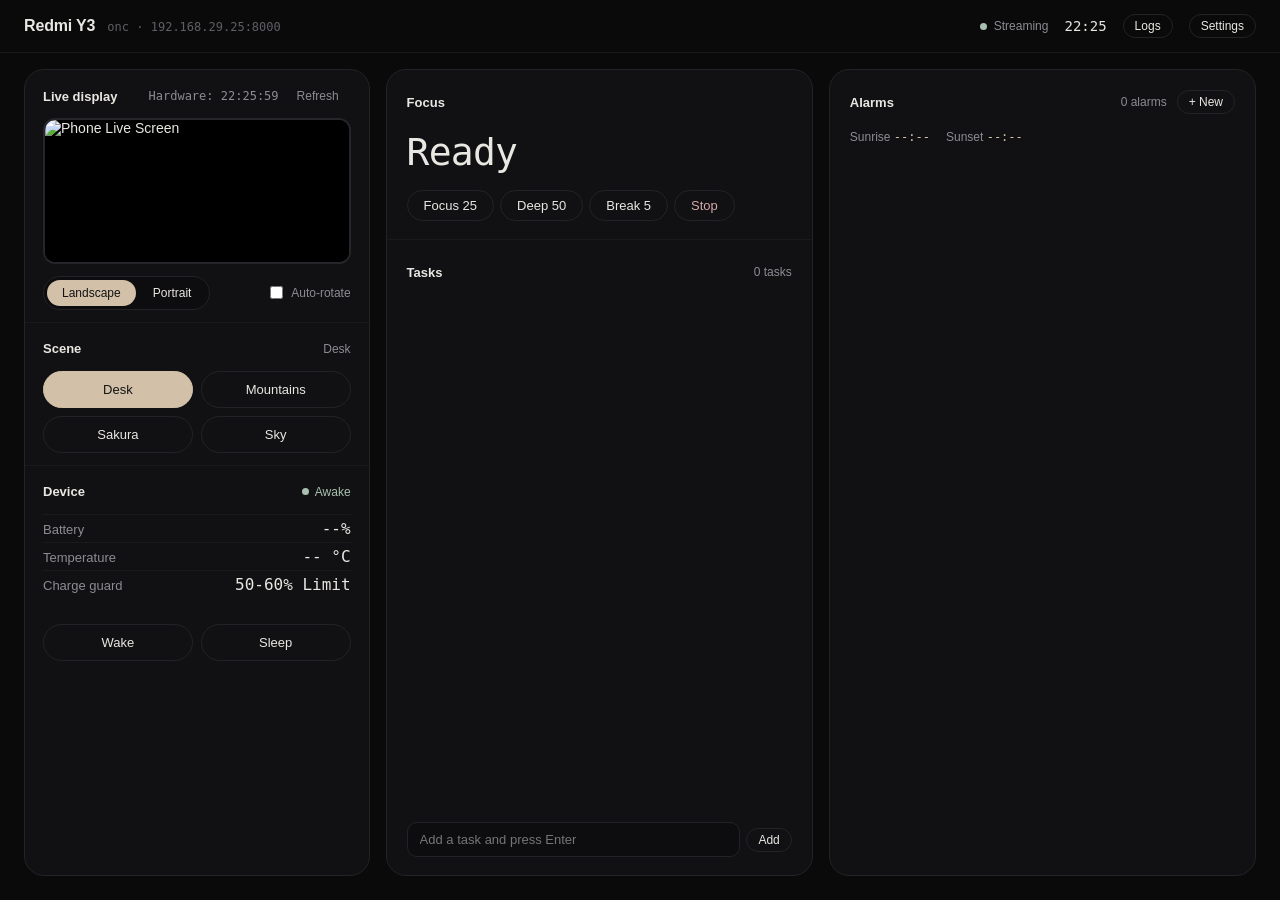
==== android/app/src/main/assets/web/control/index.html @ 7b3f1b9f "feat: initial release of Dwell v1.0.0 (Headless Desk Dock) Transform discarded Android phones with b" ====
<!doctype html>
<html lang="en">
<head>
  <meta charset="utf-8">
  <meta name="viewport" content="width=device-width, initial-scale=1">
  <title>Redmi Y3</title>
  <style>
    :root {
      --bg: #0a0a0b;
      --panel: #111113;
      --panel-2: #17171a;
      --field: #0d0d0f;
      --line: #232327;
      --line-soft: #1a1a1d;
      --fg: #e9e7e2;
      --muted: #8c8c93;
      --dim: #5e5e65;

      /* muted pastels: used sparingly, one job each */
      --pastel-sage: #a9c0b0;   /* ok / live / on   */
      --pastel-sand: #d2c0a8;   /* primary / active */
      --pastel-slate: #a8b8c9;  /* idle / asleep    */
      --pastel-rose: #d3a9a9;   /* stop / delete    */

      /* aliases so old inline styles keep working */
      --border: var(--line);
      --border-subtle: var(--line-soft);
      --card: var(--panel);

      --mono: ui-monospace, "SF Mono", Menlo, Consolas, monospace;
    }
    * { box-sizing: border-box; margin: 0; padding: 0; }
    body {
      background: var(--bg);
      color: var(--fg);
      font-family: -apple-system, BlinkMacSystemFont, "Segoe UI", Roboto, "Inter", sans-serif;
      font-size: 14px;
      height: 100vh;
      display: flex;
      flex-direction: column;
      -webkit-font-smoothing: antialiased;
    }

    /* ---------- top bar ---------- */
    .topbar {
      display: flex;
      justify-content: space-between;
      align-items: center;
      gap: 12px;
      padding: 14px 24px;
      border-bottom: 1px solid var(--line-soft);
    }
    .topbar-left { display: flex; align-items: baseline; gap: 12px; min-width: 0; }
    .device-title { font-size: 16px; font-weight: 600; letter-spacing: -0.01em; }
    .device-badge { font-family: var(--mono); font-size: 12px; color: var(--dim); white-space: nowrap; overflow: hidden; text-overflow: ellipsis; }
    .topbar-right { display: flex; align-items: center; gap: 16px; }
    .live { display: inline-flex; align-items: center; gap: 7px; font-size: 12px; color: var(--muted); }
    .dot { width: 7px; height: 7px; border-radius: 50%; background: var(--pastel-sage); display: inline-block; }
    .clock { font-family: var(--mono); font-size: 14px; color: var(--fg); }

    /* ---------- layout: three full-height panels ---------- */
    .shell {
      flex: 1;
      min-height: 0;
      width: 100%;
      max-width: 1800px;
      margin: 0 auto;
      padding: 16px 24px 24px;
      display: grid;
      grid-template-columns: clamp(340px, 27vw, 460px) minmax(0, 1fr) minmax(0, 1fr);
      gap: 16px;
    }
    .panel {
      background: var(--panel);
      border: 1px solid var(--line);
      border-radius: 20px;
      display: flex;
      flex-direction: column;
      min-width: 0;
      min-height: 0;
      overflow: hidden;
    }
    .sect { padding: 18px 20px; border-top: 1px solid var(--line-soft); min-width: 0; }
    .sect:first-child { border-top: 0; }
    .sect.grow { flex: 1; min-height: 0; display: flex; flex-direction: column; }
    .panel.rail { overflow-y: auto; scrollbar-width: thin; scrollbar-color: var(--line) transparent; }
    .panel.rail .sect { padding: 12px 18px; }
    .panel.rail .card-head { margin-bottom: 8px; }
    .panel.rail .kv { padding: 4px 0; }
    .panel.rail .bottom-actions { margin-top: 10px; }
    .card-head { display: flex; justify-content: space-between; align-items: center; gap: 10px; margin-bottom: 14px; min-height: 28px; }
    .card-head h2 { font-size: 13px; font-weight: 600; color: var(--fg); }
    .meta { font-size: 12px; color: var(--muted); }
    .meta.mono { font-family: var(--mono); }

    @media (max-width: 1099px) {
      html, body { height: auto; }
      body { min-height: 100vh; }
      .shell { grid-template-columns: 340px minmax(0, 1fr); }
      .rail { grid-row: span 2; }
      .panel { overflow: visible; }
    }
    @media (max-width: 719px) {
      .shell { grid-template-columns: 1fr; padding: 12px; }
      .rail { grid-row: auto; }
      .topbar { padding: 12px; }
    }

    /* ---------- buttons: flat pills ---------- */
    .btn {
      display: inline-flex;
      align-items: center;
      justify-content: center;
      gap: 6px;
      padding: 8px 16px;
      border-radius: 999px;
      border: 1px solid var(--line);
      background: transparent;
      color: var(--fg);
      font-family: inherit;
      font-size: 13px;
      font-weight: 500;
      line-height: 1;
      cursor: pointer;
      user-select: none;
      white-space: nowrap;
      transition: background .12s ease, border-color .12s ease, color .12s ease, transform .08s ease;
    }
    .btn:hover { background: var(--panel-2); border-color: #34343a; }
    .btn:active { transform: scale(.97); }
    .btn:disabled { opacity: .45; cursor: default; transform: none; }

    /* filled = active / primary (JS toggles accent-sand / accent-slate for active states) */
    .btn.primary, .btn.accent-sand, .btn.accent-slate, .btn.on {
      background: var(--pastel-sand);
      border-color: var(--pastel-sand);
      color: #141414;
    }
    .btn.primary:hover, .btn.accent-sand:hover, .btn.accent-slate:hover, .btn.on:hover {
      background: #dccbb4; border-color: #dccbb4;
    }
    .btn.sm { padding: 5px 11px; font-size: 12px; }
    .btn.ghost { border-color: transparent; color: var(--muted); }
    .btn.ghost:hover { color: var(--fg); background: var(--panel-2); border-color: transparent; }
    .btn.danger { color: var(--pastel-rose); }
    .btn.danger:hover { border-color: #4a3434; background: #1a1313; }
    .btn.danger-fill { background: var(--pastel-rose); border-color: var(--pastel-rose); color: #141414; font-weight: 600; }
    .btn.danger-fill:hover { background: #dcb6b6; border-color: #dcb6b6; }
    .btn.block { width: 100%; }

    .pills { display: flex; flex-wrap: wrap; gap: 6px; }

    /* segmented control */
    .seg {
      display: inline-flex;
      gap: 2px;
      padding: 3px;
      background: var(--field);
      border: 1px solid var(--line);
      border-radius: 999px;
    }
    .seg .btn { border-color: transparent; padding: 6px 14px; font-size: 12px; }
    .seg .btn:hover { background: var(--panel-2); border-color: transparent; }
    .seg .btn.accent-sand, .seg .btn.accent-slate { background: var(--pastel-sand); color: #141414; }

    /* ---------- status badge ---------- */
    .status-badge { display: inline-flex; align-items: center; gap: 6px; font-size: 12px; color: var(--muted); }
    .status-badge::before { content: ""; width: 7px; height: 7px; border-radius: 50%; background: currentColor; }
    .status-badge.awake { color: var(--pastel-sage); }
    .status-badge.asleep { color: var(--pastel-slate); }
    .status-badge.waking { color: var(--pastel-sand); }

    /* ---------- stats ---------- */
    .stats { display: grid; grid-template-columns: 1fr 1fr 1.5fr; gap: 8px; margin-bottom: 12px; }
    .stat { background: var(--field); border-radius: 12px; padding: 9px 11px; min-width: 0; }
    .stat .label { font-size: 11px; color: var(--muted); }
    .stat .val { font-family: var(--mono); font-size: 14px; margin-top: 3px; white-space: nowrap; overflow: hidden; text-overflow: ellipsis; }

    /* ---------- inputs ---------- */
    input, select, textarea {
      background: var(--field);
      border: 1px solid var(--line);
      border-radius: 10px;
      color: var(--fg);
      font-family: inherit;
      font-size: 13px;
      padding: 9px 12px;
      width: 100%;
      outline: none;
      margin: 4px 0 0;
      transition: border-color .12s ease;
    }
    input:focus, select:focus, textarea:focus { border-color: var(--pastel-sand); }
    textarea { resize: vertical; }
    select { appearance: none; -webkit-appearance: none; padding-right: 28px;
      background-image: linear-gradient(45deg, transparent 50%, var(--muted) 50%), linear-gradient(135deg, var(--muted) 50%, transparent 50%);
      background-position: calc(100% - 16px) 55%, calc(100% - 11px) 55%;
      background-size: 5px 5px, 5px 5px; background-repeat: no-repeat; }
    input[type="checkbox"] { width: auto; margin: 0; accent-color: var(--pastel-sand); }
    label { display: block; font-size: 12px; color: var(--muted); margin-top: 10px; }
    .grid-2 { display: grid; grid-template-columns: 1fr 1fr; gap: 10px; }
    .field-row { display: flex; gap: 6px; align-items: center; }
    .field-row input { margin: 4px 0 0; }

    .row { display: flex; justify-content: space-between; align-items: center; gap: 14px; padding: 12px 0; border-top: 1px solid var(--line-soft); }
    .row:first-child { border-top: 0; padding-top: 0; }
    .row .title { font-size: 13px; font-weight: 500; }
    .row .sub { font-size: 12px; color: var(--muted); margin-top: 2px; }

    /* ---------- toggle ---------- */
    .toggle-switch { position: relative; display: inline-block; width: 38px; height: 22px; flex-shrink: 0; cursor: pointer; margin: 0; }
    .toggle-switch input { opacity: 0; width: 0; height: 0; position: absolute; }
    .toggle-slider { position: absolute; inset: 0; background: var(--panel-2); border: 1px solid var(--line); border-radius: 999px; transition: background .15s, border-color .15s; }
    .toggle-slider:before { content: ""; position: absolute; width: 14px; height: 14px; left: 3px; top: 3px; border-radius: 50%; background: var(--muted); transition: transform .15s, background .15s; }
    .toggle-switch input:checked + .toggle-slider { background: #1a241d; border-color: #35493b; }
    .toggle-switch input:checked + .toggle-slider:before { transform: translateX(16px); background: var(--pastel-sage); }

    /* ---------- live display ---------- */
    .preview-canvas-container { display: flex; justify-content: center; align-items: center; margin-bottom: 12px; }
    .phone-bezel {
      background: #000;
      border: 2px solid #26262a;
      border-radius: 12px;
      position: relative;
      overflow: hidden;
      transition: width .25s ease, height .25s ease;
    }
    .phone-bezel.landscape { width: 100%; aspect-ratio: 19 / 9; }
    .phone-bezel.portrait { height: min(44vh, 440px); aspect-ratio: 9 / 19; width: auto; }
    .phone-screen-frame { width: 100%; height: 100%; border: 0; display: block; background: #000; }
    .rail-controls { display: flex; justify-content: space-between; align-items: center; gap: 10px; flex-wrap: wrap; }
    .inline-check { display: inline-flex; align-items: center; gap: 8px; margin: 0; font-size: 12px; color: var(--muted); cursor: pointer; }

    /* ---------- focus timer ---------- */
    .timer-readout { font-family: var(--mono); font-size: 38px; letter-spacing: -0.02em; margin-bottom: 16px; color: var(--fg); }

    /* ---------- tasks ---------- */
    .task-list { list-style: none; display: flex; flex-direction: column; gap: 2px; margin-bottom: 10px; flex: 1; min-height: 0; overflow-y: auto; align-content: start; }
    
    .task-item { display: flex; align-items: center; justify-content: space-between; gap: 8px; padding: 7px 4px 7px 2px; font-size: 13px; border-radius: 8px; }
    .task-item label { display: flex; align-items: center; gap: 10px; margin: 0; font-size: 13px; color: var(--fg); cursor: pointer; min-width: 0; }
    .task-item.done span { text-decoration: line-through; color: var(--dim); }

    /* ---------- alarms ---------- */
    .solar { display: flex; gap: 16px; font-size: 12px; color: var(--muted); margin-bottom: 12px; }
    .solar b { color: var(--pastel-sand); font-family: var(--mono); font-weight: 500; }
    .alarms-list { list-style: none; display: flex; flex-direction: column; gap: 6px; flex: 1; min-height: 0; overflow-y: auto; align-content: start; }
    .alarm-row { display: flex; align-items: center; justify-content: space-between; gap: 10px; padding: 10px 12px; background: var(--field); border: 1px solid var(--line-soft); border-radius: 12px; transition: opacity .2s; }
    .alarm-row.disabled { opacity: .5; }
    .alarm-info { display: flex; flex-direction: column; gap: 4px; min-width: 0; }
    .alarm-main-line { display: flex; align-items: baseline; gap: 10px; }
    .alarm-time-badge { font-family: var(--mono); font-size: 16px; color: var(--pastel-sand); }
    .alarm-tag-text { font-size: 13px; color: var(--fg); overflow: hidden; text-overflow: ellipsis; white-space: nowrap; }
    .alarm-meta-line { display: flex; gap: 6px; font-size: 11px; color: var(--muted); flex-wrap: wrap; }
    .alarm-actions { display: flex; align-items: center; gap: 4px; flex-shrink: 0; }
    .empty { padding: 16px; text-align: center; font-size: 12px; color: var(--muted); border: 1px dashed var(--line); border-radius: 12px; }

    .ringing {
      display: none;
      align-items: center;
      justify-content: space-between;
      gap: 12px;
      padding: 12px 14px;
      margin-bottom: 12px;
      border: 1px solid #4a3434;
      background: #151010;
      border-radius: 12px;
    }
    .ringing .kicker { font-size: 11px; color: var(--pastel-rose); }
    .ringing .name { font-size: 16px; font-weight: 600; margin-top: 2px; }
    .ringing .sub { font-size: 12px; color: var(--muted); }

    /* day chips */
    .day-selector-wrap { margin-top: 12px; }
    .day-top { display: flex; justify-content: space-between; align-items: center; gap: 8px; flex-wrap: wrap; margin-bottom: 8px; }
    .day-top label { margin: 0; }
    .day-presets { display: flex; gap: 4px; flex-wrap: wrap; }
    .preset-chip { background: transparent; border: 1px solid var(--line); border-radius: 999px; color: var(--muted); font-family: inherit; font-size: 11px; padding: 4px 10px; cursor: pointer; transition: all .12s ease; }
    .preset-chip:hover { color: var(--fg); border-color: #34343a; }
    .preset-chip.active { background: var(--pastel-sand); border-color: var(--pastel-sand); color: #141414; font-weight: 600; }
    .day-chips-grid { display: grid; grid-template-columns: repeat(7, 1fr); gap: 5px; }
    .day-chip { background: var(--field); border: 1px solid var(--line); border-radius: 999px; color: var(--muted); font-family: inherit; font-size: 12px; padding: 8px 0; text-align: center; cursor: pointer; transition: all .12s ease; }
    .day-chip:hover { color: var(--fg); border-color: #34343a; }
    .day-chip.active { background: var(--pastel-sand); border-color: var(--pastel-sand); color: #141414; font-weight: 600; }
    .day-summary-text { font-size: 12px; color: var(--muted); margin-top: 8px; }

    /* ---------- popups ---------- */
    .modal-backdrop {
      position: fixed; inset: 0; z-index: 1000;
      display: flex; align-items: center; justify-content: center;
      padding: 16px;
      background: rgba(0, 0, 0, .72);
      backdrop-filter: blur(3px);
    }
    .modal-card {
      width: 100%; max-width: 480px; max-height: calc(100vh - 32px);
      overflow-y: auto;
      background: var(--panel);
      border: 1px solid var(--line);
      border-radius: 20px;
      padding: 18px 20px 20px;
    }
    .modal-card.wide { max-width: 620px; }
    .modal-head { display: flex; justify-content: space-between; align-items: center; margin-bottom: 14px; }
    .modal-head .title { font-size: 15px; font-weight: 600; }
    .modal-section { margin-top: 18px; padding-top: 16px; border-top: 1px solid var(--line-soft); }
    .modal-section:first-of-type { margin-top: 0; padding-top: 0; border-top: 0; }
    .modal-section > h3 { font-size: 12px; font-weight: 600; color: var(--muted); margin-bottom: 10px; }
    .modal-actions { display: flex; gap: 8px; margin-top: 16px; align-items: center; }
    .note { font-size: 12px; color: var(--muted); line-height: 1.5; }

    /* ---------- device + scene ---------- */
    .kv { display: flex; justify-content: space-between; align-items: baseline; padding: 13px 0; border-top: 1px solid var(--line-soft); }
    .kv:first-of-type { border-top: 0; padding-top: 2px; }
    .kv .k { font-size: 13px; color: var(--muted); }
    .kv .v { font-family: var(--mono); font-size: 16px; }
    .pill-grid { display: grid; grid-template-columns: 1fr 1fr; gap: 8px; }
    .pill-grid .btn { padding: 11px 16px; }
    .bottom-actions { margin-top: auto; padding-top: 16px; }

    /* ---------- alarm form ---------- */
    .modal-card.wide .alarm-form { display: grid; grid-template-columns: 250px 1fr; gap: 22px; align-items: start; }
    .alarm-form .af-right > div + div { margin-top: 2px; }
    @media (max-width: 600px) { .modal-card.wide .alarm-form { grid-template-columns: 1fr; } }

    /* ---------- analog clock picker ---------- */
    .clockpicker { display: flex; flex-direction: column; align-items: center; gap: 12px; margin-top: 6px; }
    .cp-display { display: flex; align-items: center; gap: 6px; }
    .cp-seg { font-family: var(--mono); font-size: 32px; line-height: 1; padding: 8px 10px; border-radius: 12px; background: var(--field); color: var(--muted); border: 1px solid var(--line); cursor: pointer; user-select: none; }
    .cp-seg.on { background: var(--pastel-sand); border-color: var(--pastel-sand); color: #141414; }
    .cp-colon { font-family: var(--mono); font-size: 28px; color: var(--muted); }
    .cp-ampm { display: flex; flex-direction: column; gap: 4px; margin-left: 6px; }
    .cp-ampm button { font-family: inherit; font-size: 11px; padding: 5px 9px; border-radius: 999px; border: 1px solid var(--line); background: transparent; color: var(--muted); cursor: pointer; }
    .cp-ampm button.on { background: var(--pastel-sand); border-color: var(--pastel-sand); color: #141414; font-weight: 600; }
    .cp-dial { width: 230px; height: 230px; display: block; touch-action: none; cursor: pointer; user-select: none; -webkit-user-select: none; }
    .cp-face { fill: var(--field); stroke: var(--line); stroke-width: 1; }
    .cp-num { fill: var(--fg); font-family: var(--mono); font-size: 13px; text-anchor: middle; dominant-baseline: central; pointer-events: none; }
    .cp-num.sel { fill: #141414; font-weight: 600; }
    .cp-hand { stroke: var(--pastel-sand); stroke-width: 2; stroke-linecap: round; }
    .cp-knob { fill: var(--pastel-sand); }
    .cp-pin { fill: var(--pastel-sand); }
    .cp-dot { fill: #141414; }
  </style>
</head>
<body>
  <header class="topbar">
    <div class="topbar-left">
      <div class="device-title">Redmi Y3</div>
      <div class="device-badge" id="hostBadge">onc · 192.168.29.25:8000</div>
    </div>
    <div class="topbar-right">
      <span class="live"><i class="dot"></i><span id="gpuStatus">Streaming</span></span>
      <span class="clock" id="clockTime">--:--</span>
      <button class="btn sm" onclick="openLogsModal()">Logs</button>
      <button class="btn sm" onclick="openModal('settingsModal')">Settings</button>
    </div>
  </header>

  <main class="shell">

    <!-- Panel 1: what the phone is doing -->
    <aside class="panel rail">
      <section class="sect">
        <div class="card-head">
          <h2>Live display</h2>
          <div style="display:flex; align-items:center; gap:6px;">
            <span class="meta mono" id="snapTime">Connected</span>
            <button class="btn sm ghost" id="btnRefreshMirror" onclick="refreshMirror()">Refresh</button>
          </div>
        </div>
        <div class="preview-canvas-container">
          <div class="phone-bezel landscape" id="phoneBezel">
            <img id="dockSnapshot" class="phone-screen-frame" alt="Phone Live Screen" style="object-fit: contain; width: 100%; height: 100%; display: block;" src="" />
            <div id="dockCameraOverlay" class="screen-sleep-overlay" style="display:none; position:absolute; inset:0; background:#000000; flex-direction:column; align-items:center; justify-content:center; gap:8px; z-index:5;">
              <span style="font-size:24px;">📷</span>
              <span class="badge" style="color:var(--pastel-sand); border-color:var(--pastel-sand); font-size:12px; font-weight:600;">CAMERA IS TURNED ON</span>
              <span style="color:var(--muted); font-size:11px; text-align:center; max-width:220px; line-height:1.4;">Mirror mode active on device. Live stream paused to conserve bandwidth.</span>
            </div>
            <div id="dockFrameOverlay" class="screen-sleep-overlay" style="display:none; position:absolute; inset:0; background:rgba(0,0,0,0.85); flex-direction:column; align-items:center; justify-content:center; gap:8px;">
              <span class="badge" style="color:var(--muted); font-size:12px;">SCREEN ASLEEP</span>
              <button class="btn sm" onclick="wakeDevice()">Wake Screen</button>
            </div>
          </div>
        </div>
        <div class="rail-controls">
          <div class="seg">
            <button class="btn accent-sand" id="btnLand" onclick="setDeviceOrientation('landscape')">Landscape</button>
            <button class="btn" id="btnPort" onclick="setDeviceOrientation('portrait')">Portrait</button>
          </div>
          <label class="inline-check">
            <input type="checkbox" id="autoRot" onchange="toggleAutoRotate(this.checked)"> Auto-rotate
          </label>
        </div>
      </section>

      <section class="sect">
        <div class="card-head">
          <h2>Scene</h2>
          <span class="meta" id="curSceneLabel">Desk</span>
        </div>
        <div class="pill-grid">
          <button class="btn" data-scene="desk" onclick="setScene('desk')">Desk</button>
          <button class="btn" data-scene="mountains" onclick="setScene('mountains')">Mountains</button>
          <button class="btn" data-scene="sakura" onclick="setScene('sakura')">Sakura</button>
          <button class="btn" data-scene="sky" onclick="setScene('sky')">Sky</button>
        </div>
      </section>

      <section class="sect grow">
        <div class="card-head">
          <h2>Device</h2>
          <span class="status-badge awake" id="scrBadge">Awake</span>
        </div>
        <div class="kv"><span class="k">Battery</span><span class="v" id="mBat">--%</span></div>
        <div class="kv"><span class="k">Temperature</span><span class="v" id="mTemp">-- °C</span></div>
        <div class="kv"><span class="k">Charge guard</span><span class="v" id="mGuard">50-60% Limit</span></div>
        <div class="bottom-actions pill-grid">
          <button class="btn" id="btnWake" onclick="wakeDevice()">Wake</button>
          <button class="btn" id="btnSleep" onclick="sleepDevice()">Sleep</button>
        </div>
      </section>
    </aside>

    <!-- Panel 2: things you do while studying -->
    <div class="panel">
      <section class="sect">
        <div class="card-head"><h2>Focus</h2></div>
        <div class="timer-readout" id="tmState">Ready</div>
        <div class="pills">
          <button class="btn" onclick="timer(25, 'Focus')">Focus 25</button>
          <button class="btn" onclick="timer(50, 'Deep Work')">Deep 50</button>
          <button class="btn" onclick="timer(5, 'Break')">Break 5</button>
          <button class="btn danger" onclick="post('/api/timer', {action:'stop'})">Stop</button>
        </div>
      </section>

      <section class="sect grow">
        <div class="card-head">
          <h2>Tasks</h2>
          <span class="meta" id="taskCount">0 tasks</span>
        </div>
        <ul class="task-list" id="tasksUl"></ul>
        <div class="field-row" style="margin-top:auto;">
          <input id="newTask" placeholder="Add a task and press Enter" onkeydown="if(event.key==='Enter')addTask()">
          <button class="btn sm" style="margin-top:4px;" onclick="addTask()">Add</button>
        </div>
      </section>
    </div>

    <!-- Panel 3: alarms -->
    <div class="panel" id="alarmsCard">
      <section class="sect grow">
        <div class="card-head">
          <h2>Alarms</h2>
          <div style="display:flex; align-items:center; gap:10px;">
            <span class="meta" id="alarmsHeaderCount">0 alarms</span>
            <button class="btn sm" onclick="openModal('addAlarmModal')">+ New</button>
          </div>
        </div>

        <div class="ringing" id="ringingBanner">
          <div>
            <div class="kicker">Ringing now</div>
            <div class="name" id="ringingTag">WAKE UP</div>
            <div class="sub" id="ringingMeta">homecoming.mp3</div>
          </div>
          <button class="btn danger-fill" onclick="dismissAlarmNow()">Stop</button>
        </div>

        <div class="solar" id="solarInfoBar">
          <span>Sunrise <b id="solarSunriseText">--:--</b></span>
          <span>Sunset <b id="solarSunsetText">--:--</b></span>
        </div>

        <ul class="alarms-list" id="alarmsUl"></ul>
      </section>
    </div>

  </main>

  <!-- POPUP: new alarm -->
  <div id="addAlarmModal" class="modal-backdrop" style="display:none;" onclick="if(event.target === this) closeModal('addAlarmModal')">
    <div class="modal-card wide">
      <div class="modal-head">
        <div class="title">New alarm</div>
        <button class="btn sm ghost" onclick="closeModal('addAlarmModal')">Close</button>
      </div>

      <div class="alarm-form">
        <div class="af-left">
          <div id="almTimeContainer">
            <label style="margin-top:0;">Time</label>
            <input id="almTime" type="hidden" value="07:00">
            <div class="clockpicker" id="almClock"></div>
          </div>
          <div id="almOffsetContainer" style="display:none;">
            <label style="margin-top:0;">Offset from sun (min)</label>
            <input id="almOffset" type="number" value="0" placeholder="0 or -15">
          </div>
        </div>
        <div class="af-right">
          <div>
            <label style="margin-top:0;">Label</label>
            <input id="almTag" placeholder="Morning, Study…">
          </div>
          <div>
            <label>Type</label>
            <select id="almType" onchange="onAlarmTypeChange()">
              <option value="fixed">Fixed time</option>
              <option value="sunrise">Sunrise</option>
              <option value="sunset">Sunset</option>
            </select>
          </div>
          <div>
            <label>Sound</label>
            <select id="almSound">
              <option value="homecoming.mp3">homecoming.mp3 (Default)</option>
            </select>
          </div>
        </div>
      </div>

      <div class="day-selector-wrap" id="almDaysWrap">
        <div class="day-top">
          <label>Repeat</label>
          <div class="day-presets">
            <button type="button" class="preset-chip" data-preset="daily" onclick="setDayPreset('alm', 'daily')">Daily</button>
            <button type="button" class="preset-chip" data-preset="weekdays" onclick="setDayPreset('alm', 'weekdays')">Weekdays</button>
            <button type="button" class="preset-chip" data-preset="weekends" onclick="setDayPreset('alm', 'weekends')">Weekends</button>
            <button type="button" class="preset-chip active" data-preset="once" onclick="setDayPreset('alm', 'once')">Once</button>
          </div>
        </div>
        <div class="day-chips-grid">
          <button type="button" class="day-chip" data-day="1" onclick="toggleDayChip('alm', 1)">Mon</button>
          <button type="button" class="day-chip" data-day="2" onclick="toggleDayChip('alm', 2)">Tue</button>
          <button type="button" class="day-chip" data-day="3" onclick="toggleDayChip('alm', 3)">Wed</button>
          <button type="button" class="day-chip" data-day="4" onclick="toggleDayChip('alm', 4)">Thu</button>
          <button type="button" class="day-chip" data-day="5" onclick="toggleDayChip('alm', 5)">Fri</button>
          <button type="button" class="day-chip" data-day="6" onclick="toggleDayChip('alm', 6)">Sat</button>
          <button type="button" class="day-chip" data-day="7" onclick="toggleDayChip('alm', 7)">Sun</button>
        </div>
        <div class="day-summary-text" id="almDaysSummary">Once (will disable after ringing)</div>
      </div>

      <div class="modal-actions">
        <button class="btn primary" style="flex:1;" onclick="addAlarmNow().then(() => closeModal('addAlarmModal'))">Create alarm</button>
        <button class="btn" onclick="testAlarmRingNow()">Test ring</button>
      </div>
    </div>
  </div>

  <!-- POPUP: edit alarm -->
  <div id="editAlarmModal" class="modal-backdrop" style="display:none;" onclick="if(event.target === this) closeEditAlarmModal()">
    <div class="modal-card wide">
      <div class="modal-head">
        <div class="title">Edit alarm</div>
        <button class="btn sm ghost" onclick="closeEditAlarmModal()">Close</button>
      </div>

      <input type="hidden" id="editAlmId">

      <div class="alarm-form">
        <div class="af-left">
          <div id="editAlmTimeContainer">
            <label style="margin-top:0;">Time</label>
            <input id="editAlmTime" type="hidden" value="07:00">
            <div class="clockpicker" id="editAlmClock"></div>
          </div>
          <div id="editAlmOffsetContainer" style="display:none;">
            <label style="margin-top:0;">Offset from sun (min)</label>
            <input id="editAlmOffset" type="number" value="0" placeholder="0 or -15">
          </div>
        </div>
        <div class="af-right">
          <div>
            <label style="margin-top:0;">Label</label>
            <input id="editAlmTag" placeholder="Morning, Study…">
          </div>
          <div>
            <label>Type</label>
            <select id="editAlmType" onchange="onEditAlarmTypeChange()">
              <option value="fixed">Fixed time</option>
              <option value="sunrise">Sunrise</option>
              <option value="sunset">Sunset</option>
            </select>
          </div>
          <div>
            <label>Sound</label>
            <select id="editAlmSound">
              <option value="homecoming.mp3">homecoming.mp3 (Default)</option>
            </select>
          </div>
        </div>
      </div>

      <div class="day-selector-wrap" id="editAlmDaysWrap">
        <div class="day-top">
          <label>Repeat</label>
          <div class="day-presets">
            <button type="button" class="preset-chip" data-preset="daily" onclick="setDayPreset('edit', 'daily')">Daily</button>
            <button type="button" class="preset-chip" data-preset="weekdays" onclick="setDayPreset('edit', 'weekdays')">Weekdays</button>
            <button type="button" class="preset-chip" data-preset="weekends" onclick="setDayPreset('edit', 'weekends')">Weekends</button>
            <button type="button" class="preset-chip" data-preset="once" onclick="setDayPreset('edit', 'once')">Once</button>
          </div>
        </div>
        <div class="day-chips-grid">
          <button type="button" class="day-chip" data-day="1" onclick="toggleDayChip('edit', 1)">Mon</button>
          <button type="button" class="day-chip" data-day="2" onclick="toggleDayChip('edit', 2)">Tue</button>
          <button type="button" class="day-chip" data-day="3" onclick="toggleDayChip('edit', 3)">Wed</button>
          <button type="button" class="day-chip" data-day="4" onclick="toggleDayChip('edit', 4)">Thu</button>
          <button type="button" class="day-chip" data-day="5" onclick="toggleDayChip('edit', 5)">Fri</button>
          <button type="button" class="day-chip" data-day="6" onclick="toggleDayChip('edit', 6)">Sat</button>
          <button type="button" class="day-chip" data-day="7" onclick="toggleDayChip('edit', 7)">Sun</button>
        </div>
        <div class="day-summary-text" id="editAlmDaysSummary">Once (will disable after ringing)</div>
      </div>

      <div class="row" style="margin-top:14px;">
        <span class="title">Enabled</span>
        <label class="toggle-switch">
          <input type="checkbox" id="editAlmEnabled" checked>
          <span class="toggle-slider"></span>
        </label>
      </div>

      <div class="modal-actions">
        <button class="btn primary" style="flex:1;" onclick="saveEditedAlarm()">Save</button>
        <button class="btn" onclick="testEditAlarmSound()">Preview sound</button>
        <button class="btn ghost" onclick="closeEditAlarmModal()">Cancel</button>
      </div>
    </div>
  </div>

  <!-- POPUP: settings (everything you set once and forget) -->
  <div id="settingsModal" class="modal-backdrop" style="display:none;" onclick="if(event.target === this) closeModal('settingsModal')">
    <div class="modal-card wide">
      <div class="modal-head">
        <div class="title">Settings</div>
        <button class="btn sm ghost" onclick="closeModal('settingsModal')">Close</button>
      </div>

      <div class="modal-section">
        <h3>Display</h3>
        <div class="row">
          <div>
            <div class="title">Clock format</div>
            <div class="sub" id="curTimeFormatLabel">12-Hour (Default)</div>
          </div>
          <div class="seg">
            <button class="btn accent-sand" id="btnFmt12" onclick="setTimeFormat('12h')">12-hour</button>
            <button class="btn" id="btnFmt24" onclick="setTimeFormat('24h')">24-hour</button>
          </div>
        </div>
        <div class="row">
          <div>
            <div class="title">Hardware RTC & Time Sync</div>
            <div class="sub">Syncs phone system clock & hardware RTC chip</div>
          </div>
          <button class="btn sm" id="btnSyncTime" onclick="syncDeviceTime()">Sync Clock</button>
        </div>
        <div class="row">
          <div>
            <div class="title">Screen timeout</div>
            <div class="sub">Shorter timeouts reduce image retention</div>
          </div>
          <select id="timeoutSel" style="width:auto; margin:0;" onchange="post('/api/screen/timeout', {timeout_seconds: +this.value})">
            <option value="60">1 min (Recommended)</option>
            <option value="120">2 min</option>
            <option value="300">5 min</option>
            <option value="1800">30 min (Study mode)</option>
          </select>
        </div>
        <div class="row">
          <div>
            <div class="title">Kiosk Lock (Touch Suppression)</div>
            <div class="sub">Consumes 100% of digitizer touches to prevent phantom clicks. Turn off if your touchscreen is working normally.</div>
          </div>
          <label class="toggle-switch" title="Toggle Kiosk Lock">
            <input type="checkbox" id="kioskLockToggle" onchange="toggleKioskLock(this.checked)">
            <span class="toggle-slider"></span>
          </label>
        </div>
        <div class="row">
          <div>
            <div class="title">Hardware Volume Key Remapping</div>
            <div class="sub">Intercepts volume buttons for dock page navigation. Turn off to keep volume buttons controlling normal phone audio.</div>
          </div>
          <label class="toggle-switch" title="Toggle Hardware Key Remapping">
            <input type="checkbox" id="hwKeysToggle" onchange="toggleHardwareKeys(this.checked)">
            <span class="toggle-slider"></span>
          </label>
        </div>
        <div class="row">
          <div>
            <div class="title">Proximity gestures</div>
            <div class="sub">Wave to sleep or stop an alarm</div>
          </div>
          <label class="toggle-switch" title="Toggle proximity gestures">
            <input type="checkbox" id="proxGesturesToggle" onchange="toggleProximityGestures(this.checked)">
            <span class="toggle-slider"></span>
          </label>
        </div>
        <div class="row">
          <div>
            <div class="title">Night Mode</div>
            <div class="sub">Silences hourly wakes, sets brightness to 1, applies minimal dark theme</div>
          </div>
          <label class="toggle-switch" title="Toggle Night Mode">
            <input type="checkbox" id="nightModeToggle" onchange="toggleNightMode(this.checked)">
            <span class="toggle-slider"></span>
          </label>
        </div>
        <div class="row" id="nightScheduleRow">
          <div>
            <div class="title">Night Mode Hours</div>
            <div class="sub">Scheduled start and end times</div>
          </div>
          <div style="display:flex; align-items:center; gap:8px;">
            <select id="nightStartSel" style="width:auto; margin:0;" onchange="updateNightSchedule()">
              <option value="20">8:00 PM (20:00)</option>
              <option value="21">9:00 PM (21:00)</option>
              <option value="22">10:00 PM (22:00)</option>
              <option value="23" selected>11:00 PM (23:00)</option>
              <option value="0">12:00 AM (00:00)</option>
              <option value="1">1:00 AM (01:00)</option>
              <option value="2">2:00 AM (02:00)</option>
            </select>
            <span style="color:var(--muted); font-size:12px;">to</span>
            <select id="nightEndSel" style="width:auto; margin:0;" onchange="updateNightSchedule()">
              <option value="5">5:00 AM (05:00)</option>
              <option value="6" selected>6:00 AM (06:00)</option>
              <option value="7">7:00 AM (07:00)</option>
              <option value="8">8:00 AM (08:00)</option>
              <option value="9">9:00 AM (09:00)</option>
              <option value="10">10:00 AM (10:00)</option>
            </select>
          </div>
        </div>
      </div>

      <div class="modal-section">
        <h3>Location</h3>
        <div class="row">
          <div>
            <div class="title">Dynamic location</div>
            <div class="sub">Follows your network so weather and sun times stay right</div>
          </div>
          <div style="display:flex; align-items:center; gap:10px;">
            <button class="btn sm" id="btnAutoLoc" onclick="autoDetectLocationNow()">Auto-Detect Now</button>
            <label class="toggle-switch">
              <input type="checkbox" id="autoLocCheck" onchange="toggleAutoLocation(this.checked)">
              <span class="toggle-slider"></span>
            </label>
          </div>
        </div>
        <div class="grid-2">
          <div><label style="margin-top:0;">City label</label><input id="placeInp"></div>
          <div>
            <label style="margin-top:0;">Search city</label>
            <div class="field-row"><input id="searchCityInp" placeholder="e.g. Kolkata"><button class="btn sm" style="margin-top:4px;" onclick="lookupCity()">Find</button></div>
          </div>
          <div><label>Latitude</label><input id="latInp" type="number" step="0.0001"></div>
          <div><label>Longitude</label><input id="lonInp" type="number" step="0.0001"></div>
        </div>
      </div>

      <div class="modal-section">
        <h3>Battery protection</h3>
        <div class="grid-2">
          <div><label style="margin-top:0;">Pause charge at %</label><input id="pauseCapInp" type="number"></div>
          <div><label style="margin-top:0;">Resume charge at %</label><input id="resumeCapInp" type="number"></div>
        </div>
      </div>

      <div class="modal-section">
        <h3>Default Home Launcher</h3>
        <div class="row">
          <div>
            <div class="title">Active Launcher</div>
            <div class="sub" id="curLauncherLabel">Checking launcher status...</div>
          </div>
          <div class="seg" style="display:flex; gap:6px;">
            <button class="btn sm accent-sand" id="btnSetDockLauncher" onclick="setDefaultLauncher('dock')">Switch to Dock Launcher</button>
            <button class="btn sm" id="btnRestoreStockLauncher" onclick="setDefaultLauncher('stock')">Switch to Stock Launcher</button>
          </div>
        </div>
        <div style="margin-top:10px; display:flex; gap:8px;">
          <button class="btn sm ghost" onclick="openSystemHomeSettings()">Open Android Home Settings</button>
          <button class="btn sm ghost" onclick="refreshLaunchers()">Refresh List</button>
        </div>
        <div id="launchersList" style="margin-top:10px; font-size:12px; color:var(--muted); font-family:var(--mono);"></div>
      </div>

      <div class="modal-section">
        <h3>Countdowns</h3>
        <label style="margin-top:0;">One per line: YYYY-MM-DD Label</label>
        <textarea id="cdsInp" rows="3"></textarea>
      </div>

      <div class="modal-section">
        <p class="note">Volume rocker: audio is locked to maximum (smart speaker mode). The physical volume buttons are reserved for future page and tab actions.</p>
      </div>

      <div class="modal-actions">
        <button class="btn primary" style="flex:1;" onclick="saveSettings()">Save settings</button>
        <span class="meta" id="saveMsg"></span>
      </div>
    </div>
  </div>

  <!-- POPUP: diagnostic logs -->
  <div id="logsModal" class="modal-backdrop" style="display:none;" onclick="if(event.target === this) closeModal('logsModal')">
    <div class="modal-card wide" style="max-width:820px; max-height:85vh; display:flex; flex-direction:column;">
      <div class="modal-head">
        <div>
          <div class="title">Diagnostic Logs</div>
          <div class="sub" style="font-size:12px; color:var(--muted); margin-top:2px;">Zero-permission operational health, lifecycle events & exceptions</div>
        </div>
        <div style="display:flex; gap:6px; align-items:center;">
          <button class="btn sm" onclick="fetchLogs()">Refresh</button>
          <button class="btn sm" onclick="copyLogs()">Copy</button>
          <button class="btn sm danger" onclick="clearLogs()">Clear</button>
          <button class="btn sm ghost" onclick="closeModal('logsModal')">Close</button>
        </div>
      </div>
      <div style="flex:1; min-height:360px; max-height:55vh; background:var(--field); border:1px solid var(--line); border-radius:8px; padding:12px; overflow-y:auto; font-family:var(--mono); font-size:11px; line-height:1.4; white-space:pre-wrap; color:#c5cbd4;" id="logsContent">
Loading logs...
      </div>
      <div style="margin-top:10px; display:flex; justify-content:space-between; align-items:center; font-size:12px; color:var(--dim);">
        <span id="logsStatus">0 entries</span>
        <span>Storage: private /data/user/0/dev.dwell.app/files/logs/dock.log</span>
      </div>
    </div>
  </div>

  <script>
    const q = new URLSearchParams(location.search);
    if (q.get("token")) localStorage.setItem("dockToken", q.get("token"));
    const TOKEN = localStorage.getItem("dockToken") || "";
    const authQuery = () => TOKEN ? "?token=" + encodeURIComponent(TOKEN) : "";

    const esc = s => String(s ?? "").replace(/[&<>"]/g, c => ({ "&": "&amp;", "<": "&lt;", ">": "&gt;", '"': "&quot;" }[c]));
    const escapeHtml = esc;
    let currentAlarms = [];
    let addSelectedDays = [];
    let editSelectedDays = [];

    const DAY_LABELS = { 1: "Mon", 2: "Tue", 3: "Wed", 4: "Thu", 5: "Fri", 6: "Sat", 7: "Sun" };

    function formatRepeatDays(days) {
      if (!Array.isArray(days) || days.length === 0) return "Once";
      const sorted = [...days].map(Number).sort((a, b) => a - b);
      if (sorted.length === 7) return "Daily";
      if (sorted.length === 5 && sorted.every((d, i) => d === i + 1)) return "Weekdays";
      if (sorted.length === 2 && sorted[0] === 6 && sorted[1] === 7) return "Weekends";
      return sorted.map(d => DAY_LABELS[d] || d).join(", ");
    }

    function updateDaySelectorUI(prefix) {
      const days = prefix === "edit" ? editSelectedDays : addSelectedDays;
      const wrap = document.getElementById(prefix === "edit" ? "editAlmDaysWrap" : "almDaysWrap");
      if (!wrap) return;

      const buttons = wrap.querySelectorAll(".day-chip");
      buttons.forEach(btn => {
        const d = parseInt(btn.dataset.day, 10);
        if (days.includes(d)) {
          btn.classList.add("active");
        } else {
          btn.classList.remove("active");
        }
      });

      const sorted = [...days].map(Number).sort((a, b) => a - b);
      const isDaily = sorted.length === 7;
      const isWeekdays = sorted.length === 5 && sorted.every((d, i) => d === i + 1);
      const isWeekends = sorted.length === 2 && sorted[0] === 6 && sorted[1] === 7;
      const isOnce = sorted.length === 0;

      wrap.querySelectorAll(".preset-chip").forEach(chip => {
        const act = chip.dataset.preset;
        if ((act === "daily" && isDaily) ||
            (act === "weekdays" && isWeekdays) ||
            (act === "weekends" && isWeekends) ||
            (act === "once" && isOnce)) {
          chip.classList.add("active");
        } else {
          chip.classList.remove("active");
        }
      });

      const summaryEl = document.getElementById(prefix === "edit" ? "editAlmDaysSummary" : "almDaysSummary");
      if (summaryEl) {
        let text = formatRepeatDays(days);
        if (days.length === 0) text += " (will disable after ringing)";
        else if (days.length === 7) text += " (rings every day)";
        else text += ` (rings every ${text})`;
        summaryEl.textContent = text;
      }
    }

    function toggleDayChip(prefix, day) {
      let list = prefix === "edit" ? editSelectedDays : addSelectedDays;
      const dNum = parseInt(day, 10);
      const idx = list.indexOf(dNum);
      if (idx >= 0) {
        list.splice(idx, 1);
      } else {
        list.push(dNum);
      }
      list.sort((a, b) => a - b);
      if (prefix === "edit") editSelectedDays = list;
      else addSelectedDays = list;
      updateDaySelectorUI(prefix);
    }

    function setDayPreset(prefix, preset) {
      let list = [];
      if (preset === "daily") list = [1, 2, 3, 4, 5, 6, 7];
      else if (preset === "weekdays") list = [1, 2, 3, 4, 5];
      else if (preset === "weekends") list = [6, 7];
      else if (preset === "once") list = [];

      if (prefix === "edit") editSelectedDays = list;
      else addSelectedDays = list;
      updateDaySelectorUI(prefix);
    }

    function openEditAlarmModal(id) {
      const a = (currentAlarms || []).find(x => x.id === id);
      if (!a) return;

      document.getElementById("editAlmId").value = a.id;
      document.getElementById("editAlmTag").value = a.tag || "Alarm";
      document.getElementById("editAlmType").value = a.type || "fixed";
      document.getElementById("editAlmTime").value = a.time || "07:00";
      document.getElementById("editAlmOffset").value = a.offsetMinutes != null ? a.offsetMinutes : 0;

      const editSel = document.getElementById("editAlmSound");
      if (editSel) {
        const addSel = document.getElementById("almSound");
        if (addSel) editSel.innerHTML = addSel.innerHTML;
        editSel.value = a.sound || "homecoming.mp3";
      }

      editSelectedDays = Array.isArray(a.days) ? a.days.map(Number) : [];
      updateDaySelectorUI("edit");

      const enCheck = document.getElementById("editAlmEnabled");
      if (enCheck) enCheck.checked = a.enabled !== false;

      onEditAlarmTypeChange();

      const modal = document.getElementById("editAlarmModal");
      if (modal) modal.style.display = "flex";
    }

    function closeEditAlarmModal() {
      const modal = document.getElementById("editAlarmModal");
      if (modal) modal.style.display = "none";
    }

    function onEditAlarmTypeChange() {
      const type = document.getElementById("editAlmType").value;
      const timeBox = document.getElementById("editAlmTimeContainer");
      const offsetBox = document.getElementById("editAlmOffsetContainer");
      if (type === "fixed") {
        timeBox.style.display = "";
        offsetBox.style.display = "none";
      } else {
        timeBox.style.display = "none";
        offsetBox.style.display = "";
      }
    }

    async function saveEditedAlarm() {
      const id = document.getElementById("editAlmId").value;
      if (!id) return;

      const tag = document.getElementById("editAlmTag").value.trim() || "Alarm";
      const type = document.getElementById("editAlmType").value;
      const time = document.getElementById("editAlmTime").value || "07:00";
      const offsetMinutes = parseInt(document.getElementById("editAlmOffset").value) || 0;
      const sound = document.getElementById("editAlmSound").value || "homecoming.mp3";
      const enabled = document.getElementById("editAlmEnabled").checked;

      const patch = {
        tag,
        type,
        sound,
        enabled,
        days: editSelectedDays
      };
      if (type === "fixed") patch.time = time;
      else patch.offsetMinutes = offsetMinutes;

      await post('/api/alarms/' + id, patch);
      closeEditAlarmModal();
      sync();
    }

    async function testEditAlarmSound() {
      const tag = document.getElementById("editAlmTag").value.trim() || "ALARM PREVIEW";
      const sound = document.getElementById("editAlmSound").value || "homecoming.mp3";
      await post("/api/alarms/test", { tag, sound });
      sync();
    }

    window.addEventListener("keydown", (e) => {
      if (e.key === "Escape") {
        closeEditAlarmModal();
      }
    });

    async function api(path, body) {
      try {
        const url = path.includes("?") 
          ? (TOKEN && !path.includes("token=") ? `${path}&token=${encodeURIComponent(TOKEN)}` : path) 
          : (TOKEN ? `${path}?token=${encodeURIComponent(TOKEN)}` : path);
        const res = await fetch(url, {
          method: body === undefined ? "GET" : "POST",
          headers: { "X-Token": TOKEN, "Content-Type": "application/json" },
          body: body === undefined ? undefined : JSON.stringify(body)
        });
        if (!res.ok) {
          if (res.status === 401 && !TOKEN) {
            const entered = prompt("Enter your Desk Dock access token (printed in app logs):", "36769d33");
            if (entered) {
              localStorage.setItem("dockToken", entered);
              location.reload();
            }
          }
          return null;
        }
        return await res.json();
      } catch (e) {
        return null;
      }
    }

    async function post(p, b = {}) {
      const res = await api(p, b);
      sync();
      return res;
    }

    const timer = (m, l) => post('/api/timer', { action: 'start', minutes: m, label: l });
    function setScene(s) {
      post('/api/settings', { scene: s });
      document.getElementById("curSceneLabel").textContent = s.charAt(0).toUpperCase() + s.slice(1);
      setTimeout(refreshMirror, 300);
    }

    let currentTimeFormat = '12h';

    async function setTimeFormat(fmt) {
      currentTimeFormat = fmt;
      updateTimeFormatUI(fmt);
      await post('/api/settings', { timeFormat: fmt });
      setTimeout(refreshMirror, 300);
    }

    function updateTimeFormatUI(fmt) {
      currentTimeFormat = fmt;
      const is12 = fmt !== '24h';
      const lbl = document.getElementById("curTimeFormatLabel");
      if (lbl) lbl.textContent = is12 ? "12-Hour (Default)" : "24-Hour";
      const b12 = document.getElementById("btnFmt12");
      const b24 = document.getElementById("btnFmt24");
      if (b12 && b24) {
        b12.className = is12 ? "btn accent-sand" : "btn";
        b24.className = is12 ? "btn" : "btn accent-slate";
      }
    }

    /* Tactile Wake & Sleep with Optimistic UI */
    async function wakeDevice() {
      const badge = document.getElementById("scrBadge");
      const btn = document.getElementById("btnWake");
      badge.className = "status-badge waking";
      badge.textContent = "Waking...";
      btn.disabled = true;
      try {
        await api('/api/screen/wake', {});
        badge.className = "status-badge awake";
        badge.textContent = "Awake";
      } catch (e) {
        badge.className = "status-badge awake";
        badge.textContent = "Awake";
      } finally {
        btn.disabled = false;
        setTimeout(refreshMirror, 800);
      }
    }

    async function sleepDevice() {
      const badge = document.getElementById("scrBadge");
      const btn = document.getElementById("btnSleep");
      badge.className = "status-badge asleep";
      badge.textContent = "Sleeping...";
      btn.disabled = true;
      try {
        await api('/api/screen/sleep', {});
        badge.className = "status-badge asleep";
        badge.textContent = "Asleep";
      } catch (e) {
        badge.className = "status-badge asleep";
        badge.textContent = "Asleep";
      } finally {
        btn.disabled = false;
        setTimeout(refreshMirror, 600);
      }
    }

    /* Orientation & Layout Actuation */
    async function setDeviceOrientation(mode) {
      const isLand = mode === "landscape";
      updateBezelOrientation(isLand ? "landscape" : "portrait");
      document.getElementById("autoRot").checked = false;
      await post('/api/screen/rotate', { orientation: mode, auto_rotate: false });
      setTimeout(refreshMirror, 500);
    }

    async function toggleDeviceOrientation() {
      const bezel = document.getElementById("phoneBezel");
      const isPort = bezel.classList.contains("portrait");
      await setDeviceOrientation(isPort ? "landscape" : "portrait");
    }

    async function toggleAutoRotate(enabled) {
      await post('/api/screen/rotate', { auto_rotate: enabled });
      refreshMirror();
    }

    function updateBezelOrientation(mode) {
      const bezel = document.getElementById("phoneBezel");
      const btnLand = document.getElementById("btnLand");
      const btnPort = document.getElementById("btnPort");
      if (mode === "landscape") {
        bezel.classList.remove("portrait");
        bezel.classList.add("landscape");
        if (btnLand) { btnLand.className = "btn accent-sand"; }
        if (btnPort) { btnPort.className = "btn"; }
      } else {
        bezel.classList.remove("landscape");
        bezel.classList.add("portrait");
        if (btnPort) { btnPort.className = "btn accent-sand"; }
        if (btnLand) { btnLand.className = "btn"; }
      }
    }

    function updateProximityGesturesUI(enabled) {
      const chk = document.getElementById("proxGesturesToggle");
      if (chk && document.activeElement !== chk) chk.checked = !!enabled;
    }

    async function toggleProximityGestures(checked) {
      try {
        await post("/api/screen/proximity", { enabled: checked });
      } catch (e) {
        console.error("Failed to toggle proximity gestures:", e);
      }
    }

    async function syncDeviceTime() {
      const btn = document.getElementById("btnSyncTime");
      if (btn) btn.textContent = "Syncing...";
      try {
        await post("/api/system/time-sync", { timestamp: Date.now() });
        refreshMirror();
      } catch (e) {
        console.error("Failed to sync clock:", e);
      } finally {
        if (btn) btn.textContent = "Sync Clock";
      }
    }

    async function toggleKioskLock(checked) {
      await post('/api/settings', { kioskLock: checked });
    }

    async function toggleHardwareKeys(checked) {
      await post('/api/settings', { hardwareKeysEnabled: checked });
    }

    async function toggleNightMode(checked) {
      await post('/api/settings', { nightMode: checked });
      const row = document.getElementById("nightScheduleRow");
      if (row) row.style.opacity = checked ? "1" : "0.5";
    }

    async function updateNightSchedule() {
      const ns = +document.getElementById("nightStartSel").value;
      const ne = +document.getElementById("nightEndSel").value;
      await post('/api/settings', { nightStart: ns, nightEnd: ne });
    }

    /* Diagnostic Logs */
    function openLogsModal() {
      openModal('logsModal');
      fetchLogs();
    }

    async function fetchLogs() {
      const logsEl = document.getElementById("logsContent");
      const statusEl = document.getElementById("logsStatus");
      if (logsEl) logsEl.textContent = "Loading diagnostic logs...";
      try {
        const res = await fetch('/api/system/logs?limit=500' + (TOKEN ? '&token=' + encodeURIComponent(TOKEN) : ''));
        const data = await res.json();
        const logs = data.logs || [];
        if (logsEl) {
          logsEl.textContent = logs.length > 0 ? logs.join('\n') : "No log entries recorded yet.";
          logsEl.scrollTop = logsEl.scrollHeight;
        }
        if (statusEl) statusEl.textContent = `${logs.length} entries (showing latest ${logs.length})`;
      } catch (e) {
        if (logsEl) logsEl.textContent = "Failed to load logs: " + e.message;
      }
    }

    async function clearLogs() {
      if (!confirm("Clear all diagnostic logs?")) return;
      try {
        await post('/api/system/logs/clear', {});
        fetchLogs();
      } catch (e) {
        alert("Failed to clear logs: " + e.message);
      }
    }

    function copyLogs() {
      const logsEl = document.getElementById("logsContent");
      if (!logsEl) return;
      navigator.clipboard.writeText(logsEl.textContent).then(() => {
        alert("Logs copied to clipboard!");
      }).catch(err => {
        alert("Could not copy logs: " + err);
      });
    }

    /* Home Launcher Management */
    async function refreshLaunchers() {
      const label = document.getElementById("curLauncherLabel");
      const listEl = document.getElementById("launchersList");
      const btnDock = document.getElementById("btnSetDockLauncher");
      const btnStock = document.getElementById("btnRestoreStockLauncher");
      if (label) label.textContent = "Querying installed launchers...";

      try {
        const res = await fetch('/api/system/launchers' + (TOKEN ? '?token=' + encodeURIComponent(TOKEN) : ''));
        const data = await res.json();
        const isDock = data.isDockDefault;
        const current = data.currentDefault;
        const launchers = data.launchers || [];

        if (label) {
          if (current) {
            label.textContent = `${current.label || current.package} (${isDock ? "Desk Dock - Active" : "Stock Launcher"})`;
          } else {
            label.textContent = "No default home set (Chooser active)";
          }
        }

        if (btnDock) btnDock.classList.toggle("accent-sand", isDock);
        if (btnStock) btnStock.classList.toggle("accent-sand", !isDock && current != null);

        if (listEl) {
          listEl.innerHTML = launchers.map(l => {
            const defBadge = l.isDefault ? " <span style='color:var(--pastel-sage)'>[DEFAULT]</span>" : "";
            const dockBadge = l.isDeskDock ? " <span style='color:var(--pastel-sand)'>[DESK DOCK]</span>" : "";
            return `<div>• ${escapeHtml(l.label || l.package)} (${escapeHtml(l.package)})${defBadge}${dockBadge}</div>`;
          }).join("");
        }
      } catch (e) {
        if (label) label.textContent = "Error querying launchers: " + e.message;
      }
    }

    async function setDefaultLauncher(type) {
      if (type === 'dock') {
        const res = await post('/api/system/launchers/set-default', {});
        if (res && res.ok) {
          setTimeout(refreshMirror, 1000);
        } else {
          alert("Failed to switch to Desk Dock: " + (res?.message || res?.error || "error"));
        }
      } else if (type === 'stock') {
        if (!confirm("Switch to stock launcher? The phone will return to its standard Android home screen.")) return;
        const res = await post('/api/system/launchers/restore-stock', {});
        if (res && res.ok) {
          setTimeout(refreshMirror, 1000);
        } else {
          alert("Failed to restore stock launcher: " + (res?.message || res?.error || "error"));
        }
      }
      refreshLaunchers();
    }

    async function openSystemHomeSettings() {
      await post('/api/system/launchers/settings', {});
    }

    let lastMirrorActive = false;
    /* Live Mirror Refresh (Genuine Hardware Screen Snapshot) */
    function refreshMirror() {
      if (lastMirrorActive) return; // Don't request camera snapshot when mirror is active
      const snapImg = document.getElementById("dockSnapshot");
      const token = new URLSearchParams(location.search).get("token") || "";
      if (snapImg) {
        snapImg.src = "/api/screen/snapshot?token=" + encodeURIComponent(token) + "&_t=" + Date.now();
      }
      const timeLbl = document.getElementById("snapTime");
      if (timeLbl) {
        const now = new Date();
        timeLbl.textContent = "Hardware: " + String(now.getHours()).padStart(2, '0') + ":" + String(now.getMinutes()).padStart(2, '0') + ":" + String(now.getSeconds()).padStart(2, '0');
      }
    }

    let loadedSettings = false;
    async function sync() {
      try {
        const [st, scr] = await Promise.all([api("/api/state"), api("/api/screen/status")]);
        if (!st) return;

        const isMirror = !!st.mirrorActive;
        const camOverlay = document.getElementById("dockCameraOverlay");
        if (camOverlay) {
          camOverlay.style.display = isMirror ? "flex" : "none";
        }
        if (lastMirrorActive && !isMirror) {
          // Mirror mode just turned off — resume snapshot streaming!
          lastMirrorActive = false;
          refreshMirror();
        }
        lastMirrorActive = isMirror;

        const badge = document.getElementById("scrBadge");
        const overlay = document.getElementById("dockFrameOverlay");
        const isAwake = scr && (scr.wakefulness === "Awake" || scr.wakefulness === "interactive");
        if (isAwake) {
          badge.className = "status-badge awake";
          badge.textContent = "Awake";
          if (overlay) overlay.style.display = "none";
        } else {
          badge.className = "status-badge asleep";
          badge.textContent = "Asleep";
          if (overlay) overlay.style.display = "flex";
        }

        if (scr?.timeout_s) document.getElementById("timeoutSel").value = scr.timeout_s;
        if (scr?.auto_rotate !== undefined) document.getElementById("autoRot").checked = !!scr.auto_rotate;
        if (scr?.orientation) updateBezelOrientation(scr.orientation);
        const proxActive = scr?.proximity_gestures !== undefined ? scr.proximity_gestures : (st.settings?.proximityGestures ?? true);
        updateProximityGesturesUI(proxActive);

        document.getElementById("mBat").textContent = (st.battery?.capacity ?? "--") + "%";
        document.getElementById("mTemp").textContent = (st.battery?.temp_c ?? "--") + " °C";
        document.getElementById("mGuard").textContent = st.battery?.guard?.charging_allowed ? "Charging" : "50-60% Limit";

        const tm = st.timer;
        if (tm?.running && tm.endsAt > Date.now()) {
          const s = Math.round((tm.endsAt - Date.now()) / 1000);
          document.getElementById("tmState").textContent = Math.floor(s/60) + ":" + String(s%60).padStart(2, '0') + " (" + (tm.label || "Focus") + ")";
        } else {
          document.getElementById("tmState").textContent = "Ready";
        }

        const tasks = st.tasks || [];
        const open = tasks.filter(t => !t.done).length;
        document.getElementById("taskCount").textContent = `${open} to do · ${tasks.length - open} done`;

        document.getElementById("tasksUl").innerHTML = tasks.map(t => `
          <li class="task-item ${t.done ? 'done' : ''}">
            <label>
              <input type="checkbox" ${t.done ? 'checked' : ''} onchange="post('/api/tasks/${t.id}', {done: this.checked})">
              <span>${esc(t.text)}</span>
            </label>
            <button class="btn sm ghost" title="Delete task" onclick="post('/api/tasks/${t.id}', {delete: true})">✕</button>
          </li>
        `).join("");

        renderAlarmsList(st);

        if (st.settings?.timeFormat) {
          updateTimeFormatUI(st.settings.timeFormat);
        }

        if (st.settings?.kioskLock !== undefined) {
          const kToggle = document.getElementById("kioskLockToggle");
          if (kToggle) kToggle.checked = !!st.settings.kioskLock;
        }
        if (st.settings?.hardwareKeysEnabled !== undefined) {
          const hkToggle = document.getElementById("hwKeysToggle");
          if (hkToggle) hkToggle.checked = !!st.settings.hardwareKeysEnabled;
        }
        if (st.settings?.nightMode !== undefined) {
          const nMode = document.getElementById("nightModeToggle");
          if (nMode) {
            nMode.checked = !!st.settings.nightMode;
            const row = document.getElementById("nightScheduleRow");
            if (row) row.style.opacity = nMode.checked ? "1" : "0.5";
          }
        }
        if (st.settings?.nightStart !== undefined) {
          const nsSel = document.getElementById("nightStartSel");
          if (nsSel && document.activeElement !== nsSel) nsSel.value = st.settings.nightStart;
        }
        if (st.settings?.nightEnd !== undefined) {
          const neSel = document.getElementById("nightEndSel");
          if (neSel && document.activeElement !== neSel) neSel.value = st.settings.nightEnd;
        }

        if (!loadedSettings && st.settings) {
          loadedSettings = true;
          const s = st.settings;
          document.getElementById("placeInp").value = s.place || "Kolkata, WB";
          document.getElementById("latInp").value = s.lat ?? 22.5643;
          document.getElementById("lonInp").value = s.lon ?? 88.3693;
          document.getElementById("pauseCapInp").value = s.pauseCap ?? 60;
          document.getElementById("resumeCapInp").value = s.resumeCap ?? 50;
          document.getElementById("nightStartSel").value = s.nightStart ?? 23;
          document.getElementById("nightEndSel").value = s.nightEnd ?? 6;
          document.getElementById("autoLocCheck").checked = s.autoLocation !== false;
          document.getElementById("cdsInp").value = (s.countdowns || []).map(c => `${c.date} ${c.label}`).join("\n");
          if (s.scene) {
            document.getElementById("curSceneLabel").textContent = s.scene.charAt(0).toUpperCase() + s.scene.slice(1);
          }
        }
      } catch (err) {}
    }

    function addTask() {
      const inp = document.getElementById("newTask");
      const txt = inp.value.trim();
      if (!txt) return;
      post('/api/tasks', { text: txt });
      inp.value = "";
    }

    async function lookupCity() {
      const val = document.getElementById("searchCityInp").value.trim();
      if (!val) return;
      try {
        const r = await (await fetch("https://geocoding-api.open-meteo.com/v1/search?count=1&name=" + encodeURIComponent(val))).json();
        const c = r.results?.[0];
        if (c) {
          document.getElementById("latInp").value = c.latitude.toFixed(4);
          document.getElementById("lonInp").value = c.longitude.toFixed(4);
          document.getElementById("placeInp").value = c.name + ", " + (c.admin1 || c.country);
          document.getElementById("autoLocCheck").checked = false;
          document.getElementById("saveMsg").textContent = "Found " + c.name + " · Press Save";
        }
      } catch (e) {}
    }

    /* Dynamic Geolocation Auto-Detection */
    async function autoDetectLocationNow() {
      const btn = document.getElementById("btnAutoLoc");
      const msg = document.getElementById("saveMsg");
      btn.disabled = true;
      btn.textContent = "Detecting...";
      msg.textContent = "Querying location...";

      try {
        let lat = null, lon = null, place = null;
        try {
          const r = await (await fetch("https://get.geojs.io/v1/ip/geo.json")).json();
          if (r && r.latitude && r.longitude) {
            lat = parseFloat(r.latitude);
            lon = parseFloat(r.longitude);
            place = r.city ? `${r.city}, ${r.region || r.country || ""}`.trim().replace(/,\s*$/, "") : null;
          }
        } catch {}

        if (!lat || !lon) {
          try {
            const r2 = await (await fetch("https://ipwho.is/")).json();
            if (r2 && r2.success) {
              lat = r2.latitude;
              lon = r2.longitude;
              place = r2.city ? `${r2.city}, ${r2.region || r2.country || ""}`.trim().replace(/,\s*$/, "") : null;
            }
          } catch {}
        }

        if (lat && lon) {
          document.getElementById("latInp").value = lat.toFixed(4);
          document.getElementById("lonInp").value = lon.toFixed(4);
          if (place) document.getElementById("placeInp").value = place;
          document.getElementById("autoLocCheck").checked = true;

          saveSettings(true);
          msg.textContent = `Auto-detected: ${place || lat + ", " + lon} · Saved!`;
        } else {
          msg.textContent = "Could not detect location. Search city manually.";
        }
      } catch (e) {
        msg.textContent = "Detection failed. Check connection.";
      } finally {
        btn.disabled = false;
        btn.textContent = "Auto-Detect Now";
        setTimeout(() => { if (msg.textContent.includes("Saved")) msg.textContent = ""; }, 3000);
      }
    }

    function toggleAutoLocation(checked) {
      post('/api/settings', { autoLocation: checked });
      if (checked) autoDetectLocationNow();
    }

    async function loadAvailableSounds() {
      try {
        const data = await api("/api/alarms/sounds");
        if (data && data.sounds) {
          const soundOptions = (data.sounds || ["homecoming.mp3"]).map(s => 
            `<option value="${s}">${s}${s === 'homecoming.mp3' ? ' (Default)' : ''}</option>`
          ).join("");
          const sel = document.getElementById("almSound");
          if (sel) sel.innerHTML = soundOptions;
          const editSel = document.getElementById("editAlmSound");
          if (editSel) editSel.innerHTML = soundOptions;
        }
      } catch (e) {}
    }

    function onAlarmTypeChange() {
      const type = document.getElementById("almType").value;
      const timeBox = document.getElementById("almTimeContainer");
      const offsetBox = document.getElementById("almOffsetContainer");
      if (type === "fixed") {
        timeBox.style.display = "";
        offsetBox.style.display = "none";
      } else {
        timeBox.style.display = "none";
        offsetBox.style.display = "";
      }
    }

    async function addAlarmNow() {
      const tag = document.getElementById("almTag").value.trim() || "Alarm";
      const type = document.getElementById("almType").value;
      const time = document.getElementById("almTime").value || "07:00";
      const offsetMinutes = parseInt(document.getElementById("almOffset").value) || 0;
      const sound = document.getElementById("almSound").value || "homecoming.mp3";
      
      const payload = {
        tag,
        type,
        sound,
        enabled: true,
        days: addSelectedDays
      };
      if (type === "fixed") payload.time = time;
      else payload.offsetMinutes = offsetMinutes;
      
      await post("/api/alarms", payload);
      document.getElementById("almTag").value = "";
      setDayPreset('alm', 'once');
      sync();
    }

    async function dismissAlarmNow() {
      await post("/api/alarms/dismiss", {});
      sync();
    }

    async function testAlarmRingNow() {
      const tag = document.getElementById("almTag").value.trim() || "SUNRISE AWAKENING";
      const sound = document.getElementById("almSound").value || "homecoming.mp3";
      await post("/api/alarms/test", { tag, sound });
      sync();
    }

    async function toggleAlarm(id, enabled) {
      await post('/api/alarms/' + id, { enabled: enabled });
      sync();
    }

    async function deleteAlarmItem(id) {
      if (!confirm("Delete this alarm?")) return;
      await post('/api/alarms/' + id, { delete: true });
      sync();
    }

    async function testSingleAlarm(id) {
      const a = (currentAlarms || []).find(x => x.id === id);
      if (!a) return;
      await post('/api/alarms/test', { tag: a.tag || "TEST ALARM", sound: a.sound || "homecoming.mp3" });
      sync();
    }

    function fmtClock(hhmm) {
      if (currentTimeFormat === '24h' || !/^\d{1,2}:\d{2}$/.test(hhmm)) return hhmm;
      const [h, m] = hhmm.split(':').map(Number);
      return (h % 12 || 12) + ':' + String(m).padStart(2, '0') + ' ' + (h >= 12 ? 'PM' : 'AM');
    }

    function calcAlarmDisplay(a, solar) {
      if (a.type === "fixed") {
        const t = a.time || "07:00";
        return {
          time: fmtClock(t),
          type: "Fixed Time"
        };
      }
      const isRise = a.type === "sunrise";
      const icon = "";
      const name = isRise ? "Sunrise" : "Sunset";
      const baseTimeStr = isRise ? solar?.sunrise : solar?.sunset;
      if (!baseTimeStr || !baseTimeStr.includes(":")) {
        return {
          time: name,
          type: a.offsetMinutes ? `${name} (${a.offsetMinutes > 0 ? '+' : ''}${a.offsetMinutes}m)` : `${name} (Exact)`
        };
      }
      const [hStr, mStr] = baseTimeStr.split(":");
      let totalMin = parseInt(hStr, 10) * 60 + parseInt(mStr, 10) + (a.offsetMinutes || 0);
      totalMin = (totalMin % 1440 + 1440) % 1440;
      const th = Math.floor(totalMin / 60);
      const tm = totalMin % 60;
      const hhmm = String(th).padStart(2, '0') + ":" + String(tm).padStart(2, '0');
      const offsetNote = a.offsetMinutes ? ` (${a.offsetMinutes > 0 ? '+' : ''}${a.offsetMinutes}m)` : " (Exact)";
      return {
        time: fmtClock(hhmm),
        type: `${name}${offsetNote}`
      };
    }

    function renderAlarmsList(st) {
      const alarms = st.alarms || [];
      currentAlarms = alarms;
      const ringing = st.isAlarmRinging;
      const rAlm = st.ringingAlarm;
      const countEl = document.getElementById("alarmsHeaderCount");
      const ul = document.getElementById("alarmsUl");
      const banner = document.getElementById("ringingBanner");
      const rTag = document.getElementById("ringingTag");
      const rMeta = document.getElementById("ringingMeta");
      
      if (countEl) {
        const act = alarms.filter(a => a.enabled !== false).length;
        countEl.textContent = `${act} active · ${alarms.length} total`;
      }
      
      if (banner) {
        if (ringing && rAlm) {
          banner.style.display = "flex";
          if (rTag) rTag.textContent = rAlm.tag || "ALARM RINGING";
          if (rMeta) rMeta.textContent = `Playing ${rAlm.sound || 'homecoming.mp3'}`;
        } else {
          banner.style.display = "none";
        }
      }
      
      if (st.solar) {
        const rise = document.getElementById("solarSunriseText");
        const set = document.getElementById("solarSunsetText");
        if (rise) rise.textContent = st.solar.sunrise || "--:--";
        if (set) set.textContent = st.solar.sunset || "--:--";
      }
      
      if (!ul) return;
      if (alarms.length === 0) {
        ul.innerHTML = `<li class="empty">No alarms yet. Use “+ New” to add one.</li>`;
        return;
      }
      
      ul.innerHTML = alarms.map(a => {
        const sched = calcAlarmDisplay(a, st.solar);
        const isEnabled = a.enabled !== false;
        const daysLabel = formatRepeatDays(a.days);

        return `
          <li class="alarm-row ${isEnabled ? '' : 'disabled'}">
            <div class="alarm-info">
              <div class="alarm-main-line">
                <span class="alarm-time-badge">${esc(sched.time)}</span>
                <span class="alarm-tag-text">${esc(a.tag || 'Alarm')}</span>
              </div>
              <div class="alarm-meta-line">
                <span>${esc(sched.type)}</span><span>·</span><span>${esc(daysLabel)}</span><span>·</span><span>${esc(a.sound || 'homecoming.mp3')}</span>
              </div>
            </div>
            <div class="alarm-actions">
              <button class="btn sm ghost" onclick="openEditAlarmModal('${a.id}')">Edit</button>
              <label class="toggle-switch" title="${isEnabled ? 'Disable alarm' : 'Enable alarm'}">
                <input type="checkbox" ${isEnabled ? 'checked' : ''} onchange="toggleAlarm('${a.id}', this.checked)">
                <span class="toggle-slider"></span>
              </label>
              <button class="btn sm ghost danger" title="Delete alarm" onclick="deleteAlarmItem('${a.id}')">✕</button>
            </div>
          </li>
        `;
      }).join("");
    }

    function saveSettings(silent = false) {
      const p = {
        place: document.getElementById("placeInp").value,
        lat: +document.getElementById("latInp").value,
        lon: +document.getElementById("lonInp").value,
        pauseCap: +document.getElementById("pauseCapInp").value,
        resumeCap: +document.getElementById("resumeCapInp").value,
        nightStart: +document.getElementById("nightStartSel").value,
        nightEnd: +document.getElementById("nightEndSel").value,
        autoLocation: document.getElementById("autoLocCheck").checked,
        timeFormat: currentTimeFormat,
        countdowns: document.getElementById("cdsInp").value.split("\n").map(l => l.trim()).filter(Boolean).map(l => ({
          date: l.slice(0, 10),
          label: l.slice(11) || "Countdown"
        }))
      };
      post('/api/settings', p);
      if (!silent) {
        document.getElementById("saveMsg").textContent = "Saved!";
        setTimeout(() => { document.getElementById("saveMsg").textContent = ""; }, 2500);
      }
      refreshMirror();
    }

    function updateClock() {
      const d = new Date();
      document.getElementById("clockTime").textContent = String(d.getHours()).padStart(2, '0') + ":" + String(d.getMinutes()).padStart(2, '0');
    }
    setInterval(updateClock, 1000);
    updateClock();

    setInterval(sync, 4000);
    sync();
    loadAvailableSounds();

    setTimeout(refreshMirror, 300);

    /* ---- popups ---- */
    function openModal(id) {
      const m = document.getElementById(id);
      if (m) m.style.display = "flex";
      if (id === "settingsModal") refreshLaunchers();
    }
    function closeModal(id) { const m = document.getElementById(id); if (m) m.style.display = "none"; }
    document.addEventListener("keydown", e => {
      if (e.key === "Escape") document.querySelectorAll(".modal-backdrop").forEach(m => m.style.display = "none");
    });

    /* ---- highlight the active scene pill (follows the scene label) ---- */
    (function () {
      const lbl = document.getElementById("curSceneLabel");
      if (!lbl) return;
      const mark = () => {
        const cur = (lbl.textContent || "").trim().toLowerCase();
        document.querySelectorAll("[data-scene]").forEach(b => b.classList.toggle("on", cur.startsWith(b.dataset.scene)));
      };
      new MutationObserver(mark).observe(lbl, { childList: true, characterData: true, subtree: true });
      mark();
    })();

    /* ---- analog clock-face time picker ----
       Keeps the hidden <input id="almTime"> / <input id="editAlmTime"> as the source of truth ("HH:mm"),
       so the existing add/edit alarm code works unchanged. Setting .value from code redraws the dial. */
    function makeClockPicker(inputId, mountId) {
      const input = document.getElementById(inputId);
      const mount = document.getElementById(mountId);
      if (!input || !mount) return;
      const nativeValue = Object.getOwnPropertyDescriptor(HTMLInputElement.prototype, "value");
      const pad = n => String(n).padStart(2, "0");
      const R = 88, C = 115;
      let h24 = 7, min = 0, mode = "h", dragging = false;

      mount.innerHTML = `
        <div class="cp-display">
          <div class="cp-seg" data-m="h">07</div><div class="cp-colon">:</div><div class="cp-seg" data-m="m">00</div>
          <div class="cp-ampm"><button type="button" data-ap="AM">AM</button><button type="button" data-ap="PM">PM</button></div>
        </div>
        <svg class="cp-dial" viewBox="0 0 230 230">
          <circle class="cp-face" cx="${C}" cy="${C}" r="112"></circle>
          <line class="cp-hand" x1="${C}" y1="${C}" x2="${C}" y2="${C - R}"></line>
          <circle class="cp-pin" cx="${C}" cy="${C}" r="3.5"></circle>
          <circle class="cp-knob" cx="${C}" cy="${C - R}" r="20"></circle>
          <circle class="cp-dot" cx="${C}" cy="${C - R}" r="2.5" style="display:none"></circle>
          <g class="cp-nums"></g>
        </svg>`;
      const svg = mount.querySelector(".cp-dial");
      const hand = mount.querySelector(".cp-hand");
      const knob = mount.querySelector(".cp-knob");
      const dot = mount.querySelector(".cp-dot");
      const nums = mount.querySelector(".cp-nums");
      const segH = mount.querySelector('[data-m="h"]');
      const segM = mount.querySelector('[data-m="m"]');
      const apBtns = mount.querySelectorAll("[data-ap]");

      const pos = (deg, r = R) => [C + r * Math.sin(deg * Math.PI / 180), C - r * Math.cos(deg * Math.PI / 180)];
      const h12 = () => h24 % 12 || 12;

      function render() {
        const isH = mode === "h";
        const deg = isH ? (h24 % 12) * 30 : min * 6;
        const [x, y] = pos(deg);
        hand.setAttribute("x2", x); hand.setAttribute("y2", y);
        knob.setAttribute("cx", x); knob.setAttribute("cy", y);
        dot.setAttribute("cx", x); dot.setAttribute("cy", y);
        dot.style.display = (!isH && min % 5 !== 0) ? "" : "none";
        let html = "";
        for (let i = 0; i < 12; i++) {
          const [nx, ny] = pos(i * 30);
          const label = isH ? (i === 0 ? 12 : i) : pad(i * 5);
          const sel = isH ? (h12() === (i === 0 ? 12 : i)) : (min === i * 5);
          html += `<text class="cp-num${sel ? " sel" : ""}" x="${nx}" y="${ny}">${label}</text>`;
        }
        nums.innerHTML = html;
        segH.textContent = pad(h12()); segM.textContent = pad(min);
        segH.classList.toggle("on", isH); segM.classList.toggle("on", !isH);
        apBtns.forEach(b => b.classList.toggle("on", b.dataset.ap === (h24 >= 12 ? "PM" : "AM")));
      }

      function commit() { nativeValue.set.call(input, pad(h24) + ":" + pad(min)); render(); }

      function fromValue(v) {
        const m = /^(\d{1,2}):(\d{2})/.exec(v || "");
        h24 = m ? Math.min(23, +m[1]) : 7; min = m ? Math.min(59, +m[2]) : 0;
      }

      // external code (openEditAlarmModal etc.) sets input.value -> redraw the dial
      Object.defineProperty(input, "value", {
        get() { return nativeValue.get.call(this); },
        set(v) { nativeValue.set.call(this, v); fromValue(v); mode = "h"; render(); }
      });

      function angle(e) {
        const r = svg.getBoundingClientRect();
        let a = Math.atan2(e.clientX - (r.left + r.width / 2), -(e.clientY - (r.top + r.height / 2))) * 180 / Math.PI;
        return a < 0 ? a + 360 : a;
      }
      function apply(e) {
        const a = angle(e);
        if (mode === "h") {
          const idx = Math.round(a / 30) % 12;
          h24 = idx + (h24 >= 12 ? 12 : 0);
        } else {
          min = Math.round(a / 6) % 60;
        }
        commit();
      }
      svg.addEventListener("pointerdown", e => { dragging = true; svg.setPointerCapture(e.pointerId); apply(e); });
      svg.addEventListener("pointermove", e => { if (dragging) apply(e); });
      const end = () => { if (!dragging) return; dragging = false; if (mode === "h") { mode = "m"; render(); } };
      svg.addEventListener("pointerup", end);
      svg.addEventListener("pointercancel", end);

      segH.addEventListener("click", () => { mode = "h"; render(); });
      segM.addEventListener("click", () => { mode = "m"; render(); });
      apBtns.forEach(b => b.addEventListener("click", () => {
        const pm = b.dataset.ap === "PM";
        if (pm && h24 < 12) h24 += 12; else if (!pm && h24 >= 12) h24 -= 12;
        commit();
      }));

      fromValue(nativeValue.get.call(input));
      render();
    }
    makeClockPicker("almTime", "almClock");
    makeClockPicker("editAlmTime", "editAlmClock");
  </script>
</body>
</html>
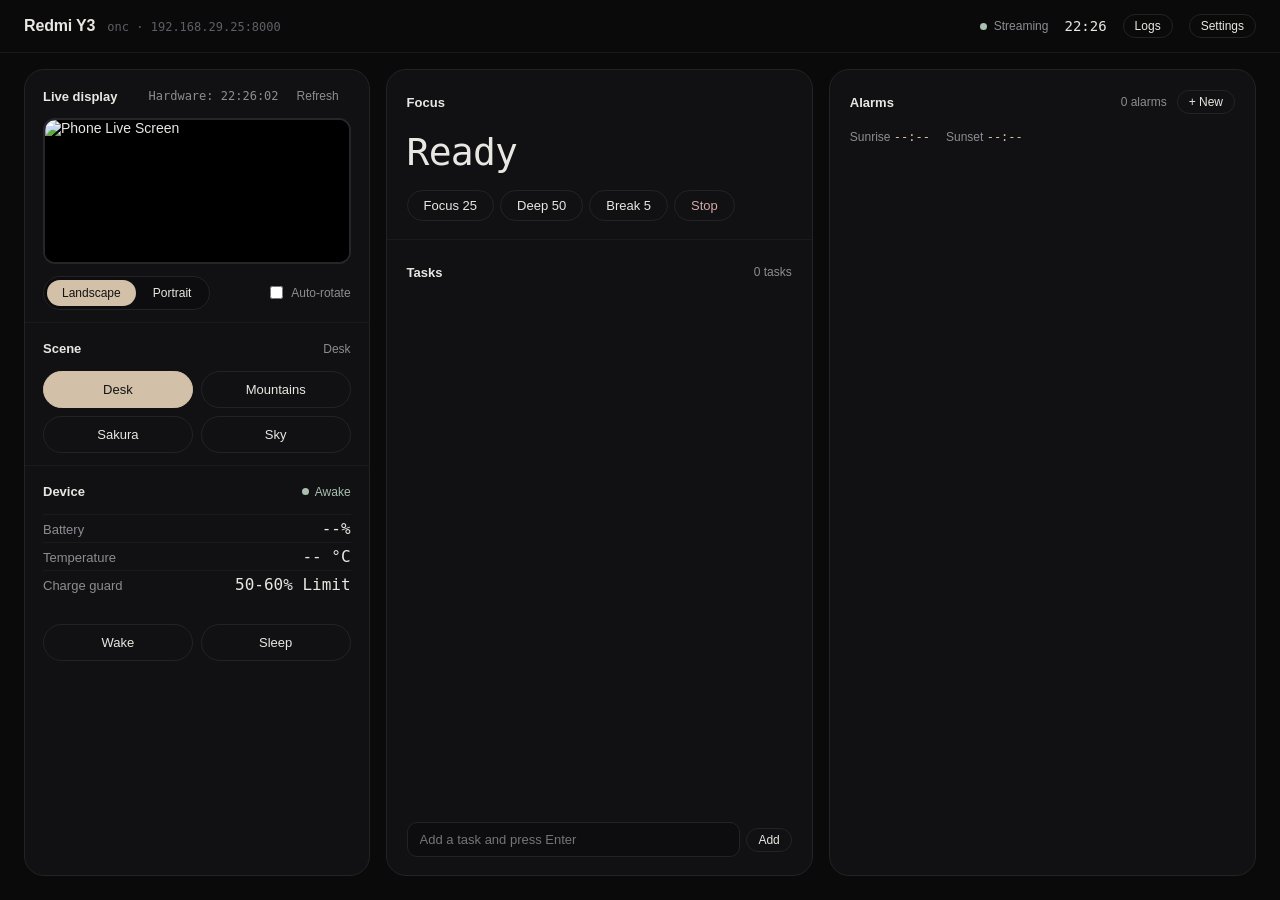
==== commit 004a8e35: "feat: initial release of Dwell v1.0.0-universal (Universal Home Launcher) Universal daily-driver hom" ====
--- a/android/app/src/main/assets/web/control/index.html
+++ b/android/app/src/main/assets/web/control/index.html
@@ -640,7 +640,29 @@
       </div>
 
       <div class="modal-section">
-        <h3>Display</h3>
+        <h3>Display & Operation</h3>
+        <div class="row">
+          <div>
+            <div class="title">Operation mode</div>
+            <div class="sub">Choose between dedicated dock kiosk or phone coexistence</div>
+          </div>
+          <select id="opModeSel" style="width:auto; margin:0;">
+            <option value="dock">Dedicated Dock (Fullscreen Kiosk)</option>
+            <option value="daily">Daily Driver (Multitasking Coexistence)</option>
+          </select>
+        </div>
+        <div class="row">
+          <div>
+            <div class="title">Navigation mode</div>
+            <div class="sub">How to interact with pages on the phone screen</div>
+          </div>
+          <select id="navModeSel" style="width:auto; margin:0;">
+            <option value="both">Both (Touch Gestures + Hardware Buttons)</option>
+            <option value="touch">Touchscreen Gestures Only</option>
+            <option value="buttons">Hardware Volume Buttons Only</option>
+            <option value="remote">Remote Only (PC Control Hub)</option>
+          </select>
+        </div>
         <div class="row">
           <div>
             <div class="title">Clock format</div>
@@ -672,8 +694,28 @@
         </div>
         <div class="row">
           <div>
-            <div class="title">Kiosk Lock (Touch Suppression)</div>
-            <div class="sub">Consumes 100% of digitizer touches to prevent phantom clicks. Turn off if your touchscreen is working normally.</div>
+            <div class="title">Proximity gestures</div>
+            <div class="sub">Wave to wake, sleep or stop an alarm</div>
+          </div>
+          <label class="toggle-switch" title="Toggle proximity gestures">
+            <input type="checkbox" id="proxGesturesToggle" onchange="toggleProximityGestures(this.checked)">
+            <span class="toggle-slider"></span>
+          </label>
+        </div>
+        <div class="row">
+          <div>
+            <div class="title">Safe Mode (Testing & Daily Driver)</div>
+            <div class="sub">Disables screen wake pulses, touch blocking, and aggressive dock watchdog. Auto-enabled on non-root devices.</div>
+          </div>
+          <label class="toggle-switch" title="Toggle Safe Mode">
+            <input type="checkbox" id="safeModeToggle" onchange="toggleSafeMode(this.checked)">
+            <span class="toggle-slider"></span>
+          </label>
+        </div>
+        <div class="row">
+          <div>
+            <div class="title">Lock to Dock (Kiosk Mode)</div>
+            <div class="sub">Suppresses 100% of digitizer touches. Turn OFF to navigate Android via scrcpy.</div>
           </div>
           <label class="toggle-switch" title="Toggle Kiosk Lock">
             <input type="checkbox" id="kioskLockToggle" onchange="toggleKioskLock(this.checked)">
@@ -682,28 +724,8 @@
         </div>
         <div class="row">
           <div>
-            <div class="title">Hardware Volume Key Remapping</div>
-            <div class="sub">Intercepts volume buttons for dock page navigation. Turn off to keep volume buttons controlling normal phone audio.</div>
-          </div>
-          <label class="toggle-switch" title="Toggle Hardware Key Remapping">
-            <input type="checkbox" id="hwKeysToggle" onchange="toggleHardwareKeys(this.checked)">
-            <span class="toggle-slider"></span>
-          </label>
-        </div>
-        <div class="row">
-          <div>
-            <div class="title">Proximity gestures</div>
-            <div class="sub">Wave to sleep or stop an alarm</div>
-          </div>
-          <label class="toggle-switch" title="Toggle proximity gestures">
-            <input type="checkbox" id="proxGesturesToggle" onchange="toggleProximityGestures(this.checked)">
-            <span class="toggle-slider"></span>
-          </label>
-        </div>
-        <div class="row">
-          <div>
             <div class="title">Night Mode</div>
-            <div class="sub">Silences hourly wakes, sets brightness to 1, applies minimal dark theme</div>
+            <div class="sub">Silences hourly & wave wakes, sets brightness to min, applies dark theme</div>
           </div>
           <label class="toggle-switch" title="Toggle Night Mode">
             <input type="checkbox" id="nightModeToggle" onchange="toggleNightMode(this.checked)">
@@ -717,13 +739,11 @@
           </div>
           <div style="display:flex; align-items:center; gap:8px;">
             <select id="nightStartSel" style="width:auto; margin:0;" onchange="updateNightSchedule()">
-              <option value="20">8:00 PM (20:00)</option>
               <option value="21">9:00 PM (21:00)</option>
               <option value="22">10:00 PM (22:00)</option>
               <option value="23" selected>11:00 PM (23:00)</option>
               <option value="0">12:00 AM (00:00)</option>
               <option value="1">1:00 AM (01:00)</option>
-              <option value="2">2:00 AM (02:00)</option>
             </select>
             <span style="color:var(--muted); font-size:12px;">to</span>
             <select id="nightEndSel" style="width:auto; margin:0;" onchange="updateNightSchedule()">
@@ -731,8 +751,6 @@
               <option value="6" selected>6:00 AM (06:00)</option>
               <option value="7">7:00 AM (07:00)</option>
               <option value="8">8:00 AM (08:00)</option>
-              <option value="9">9:00 AM (09:00)</option>
-              <option value="10">10:00 AM (10:00)</option>
             </select>
           </div>
         </div>
@@ -837,6 +855,14 @@
     const q = new URLSearchParams(location.search);
     if (q.get("token")) localStorage.setItem("dockToken", q.get("token"));
     const TOKEN = localStorage.getItem("dockToken") || "";
+    if (!TOKEN) {
+      fetch("/discover").then(r => r.json()).then(d => {
+        if (d && d.token) {
+          localStorage.setItem("dockToken", d.token);
+          location.search = "?token=" + encodeURIComponent(d.token);
+        }
+      }).catch(() => {});
+    }
     const authQuery = () => TOKEN ? "?token=" + encodeURIComponent(TOKEN) : "";
 
     const esc = s => String(s ?? "").replace(/[&<>"]/g, c => ({ "&": "&amp;", "<": "&lt;", ">": "&gt;", '"': "&quot;" }[c]));
@@ -1162,6 +1188,26 @@
       }
     }
 
+    async function toggleSafeMode(checked) {
+      await post('/api/settings', { safeMode: checked });
+    }
+
+    async function toggleKioskLock(checked) {
+      await post('/api/settings', { kioskLock: checked });
+    }
+
+    async function toggleNightMode(checked) {
+      await post('/api/settings', { nightMode: checked });
+      const row = document.getElementById("nightScheduleRow");
+      if (row) row.style.opacity = checked ? "1" : "0.5";
+    }
+
+    async function updateNightSchedule() {
+      const ns = +document.getElementById("nightStartSel").value;
+      const ne = +document.getElementById("nightEndSel").value;
+      await post('/api/settings', { nightStart: ns, nightEnd: ne });
+    }
+
     async function syncDeviceTime() {
       const btn = document.getElementById("btnSyncTime");
       if (btn) btn.textContent = "Syncing...";
@@ -1173,26 +1219,6 @@
       } finally {
         if (btn) btn.textContent = "Sync Clock";
       }
-    }
-
-    async function toggleKioskLock(checked) {
-      await post('/api/settings', { kioskLock: checked });
-    }
-
-    async function toggleHardwareKeys(checked) {
-      await post('/api/settings', { hardwareKeysEnabled: checked });
-    }
-
-    async function toggleNightMode(checked) {
-      await post('/api/settings', { nightMode: checked });
-      const row = document.getElementById("nightScheduleRow");
-      if (row) row.style.opacity = checked ? "1" : "0.5";
-    }
-
-    async function updateNightSchedule() {
-      const ns = +document.getElementById("nightStartSel").value;
-      const ne = +document.getElementById("nightEndSel").value;
-      await post('/api/settings', { nightStart: ns, nightEnd: ne });
     }
 
     /* Diagnostic Logs */
@@ -1300,7 +1326,6 @@
     async function openSystemHomeSettings() {
       await post('/api/system/launchers/settings', {});
     }
-
     let lastMirrorActive = false;
     /* Live Mirror Refresh (Genuine Hardware Screen Snapshot) */
     function refreshMirror() {
@@ -1354,6 +1379,31 @@
         const proxActive = scr?.proximity_gestures !== undefined ? scr.proximity_gestures : (st.settings?.proximityGestures ?? true);
         updateProximityGesturesUI(proxActive);
 
+        if (st.settings?.safeMode !== undefined) {
+          const sMode = document.getElementById("safeModeToggle");
+          if (sMode && document.activeElement !== sMode) sMode.checked = !!st.settings.safeMode;
+        }
+        if (st.settings?.kioskLock !== undefined) {
+          const kLock = document.getElementById("kioskLockToggle");
+          if (kLock && document.activeElement !== kLock) kLock.checked = !!st.settings.kioskLock;
+        }
+        if (st.settings?.nightMode !== undefined) {
+          const nMode = document.getElementById("nightModeToggle");
+          if (nMode && document.activeElement !== nMode) {
+            nMode.checked = !!st.settings.nightMode;
+            const row = document.getElementById("nightScheduleRow");
+            if (row) row.style.opacity = nMode.checked ? "1" : "0.5";
+          }
+        }
+        if (st.settings?.nightStart !== undefined) {
+          const nsSel = document.getElementById("nightStartSel");
+          if (nsSel && document.activeElement !== nsSel) nsSel.value = st.settings.nightStart;
+        }
+        if (st.settings?.nightEnd !== undefined) {
+          const neSel = document.getElementById("nightEndSel");
+          if (neSel && document.activeElement !== neSel) neSel.value = st.settings.nightEnd;
+        }
+
         document.getElementById("mBat").textContent = (st.battery?.capacity ?? "--") + "%";
         document.getElementById("mTemp").textContent = (st.battery?.temp_c ?? "--") + " °C";
         document.getElementById("mGuard").textContent = st.battery?.guard?.charging_allowed ? "Charging" : "50-60% Limit";
@@ -1386,41 +1436,16 @@
           updateTimeFormatUI(st.settings.timeFormat);
         }
 
-        if (st.settings?.kioskLock !== undefined) {
-          const kToggle = document.getElementById("kioskLockToggle");
-          if (kToggle) kToggle.checked = !!st.settings.kioskLock;
-        }
-        if (st.settings?.hardwareKeysEnabled !== undefined) {
-          const hkToggle = document.getElementById("hwKeysToggle");
-          if (hkToggle) hkToggle.checked = !!st.settings.hardwareKeysEnabled;
-        }
-        if (st.settings?.nightMode !== undefined) {
-          const nMode = document.getElementById("nightModeToggle");
-          if (nMode) {
-            nMode.checked = !!st.settings.nightMode;
-            const row = document.getElementById("nightScheduleRow");
-            if (row) row.style.opacity = nMode.checked ? "1" : "0.5";
-          }
-        }
-        if (st.settings?.nightStart !== undefined) {
-          const nsSel = document.getElementById("nightStartSel");
-          if (nsSel && document.activeElement !== nsSel) nsSel.value = st.settings.nightStart;
-        }
-        if (st.settings?.nightEnd !== undefined) {
-          const neSel = document.getElementById("nightEndSel");
-          if (neSel && document.activeElement !== neSel) neSel.value = st.settings.nightEnd;
-        }
-
         if (!loadedSettings && st.settings) {
           loadedSettings = true;
           const s = st.settings;
+          document.getElementById("opModeSel").value = s.operationMode || "dock";
+          document.getElementById("navModeSel").value = s.navMode || "both";
           document.getElementById("placeInp").value = s.place || "Kolkata, WB";
           document.getElementById("latInp").value = s.lat ?? 22.5643;
           document.getElementById("lonInp").value = s.lon ?? 88.3693;
           document.getElementById("pauseCapInp").value = s.pauseCap ?? 60;
           document.getElementById("resumeCapInp").value = s.resumeCap ?? 50;
-          document.getElementById("nightStartSel").value = s.nightStart ?? 23;
-          document.getElementById("nightEndSel").value = s.nightEnd ?? 6;
           document.getElementById("autoLocCheck").checked = s.autoLocation !== false;
           document.getElementById("cdsInp").value = (s.countdowns || []).map(c => `${c.date} ${c.label}`).join("\n");
           if (s.scene) {
@@ -1697,6 +1722,8 @@
 
     function saveSettings(silent = false) {
       const p = {
+        operationMode: document.getElementById("opModeSel").value,
+        navMode: document.getElementById("navModeSel").value,
         place: document.getElementById("placeInp").value,
         lat: +document.getElementById("latInp").value,
         lon: +document.getElementById("lonInp").value,
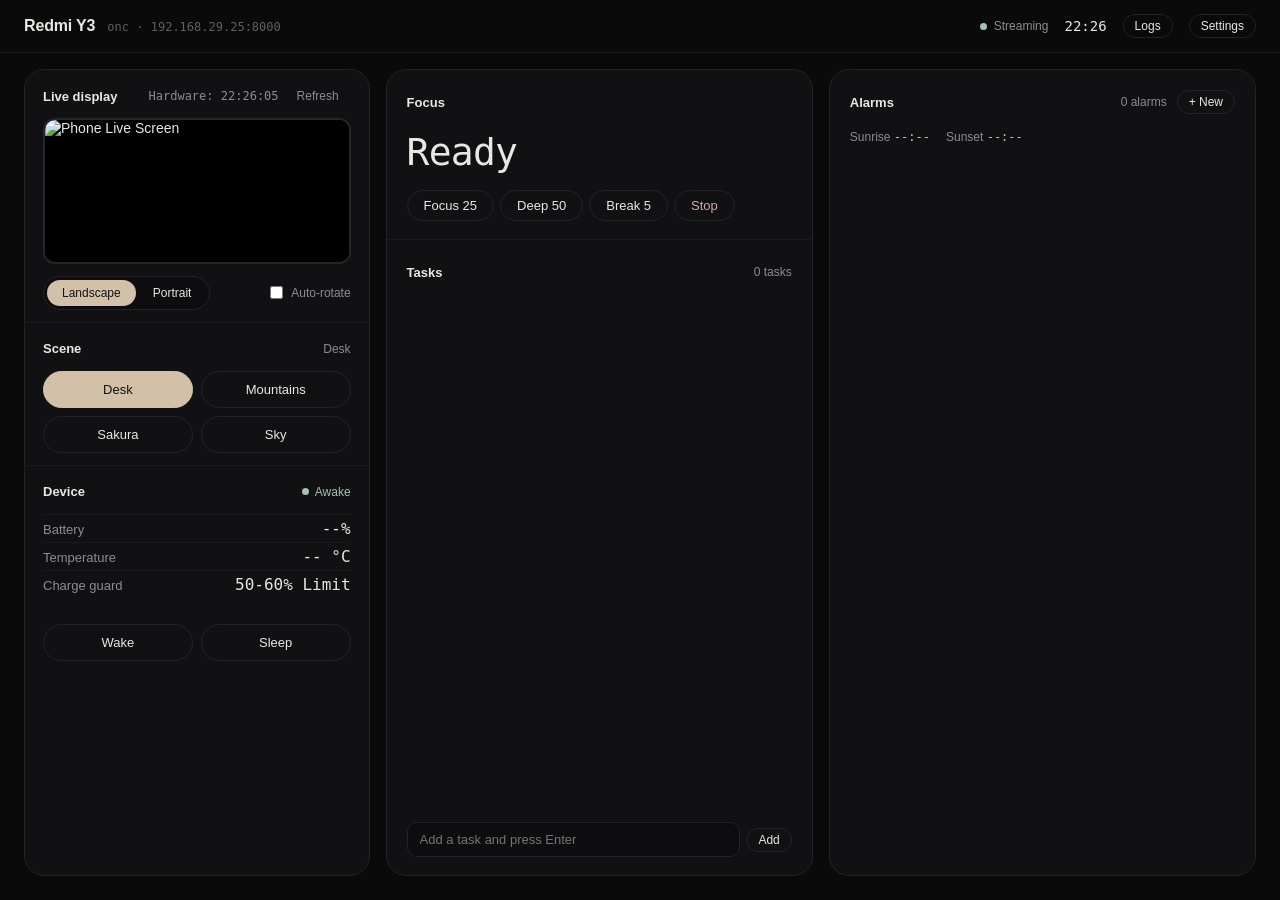
==== commit 79403338: "feat(alarms): add dynamic countdown indicator showing time until alarm rings Enhance alarm cards acr" ====
--- a/android/app/src/main/assets/web/control/index.html
+++ b/android/app/src/main/assets/web/control/index.html
@@ -640,29 +640,7 @@
       </div>
 
       <div class="modal-section">
-        <h3>Display & Operation</h3>
-        <div class="row">
-          <div>
-            <div class="title">Operation mode</div>
-            <div class="sub">Choose between dedicated dock kiosk or phone coexistence</div>
-          </div>
-          <select id="opModeSel" style="width:auto; margin:0;">
-            <option value="dock">Dedicated Dock (Fullscreen Kiosk)</option>
-            <option value="daily">Daily Driver (Multitasking Coexistence)</option>
-          </select>
-        </div>
-        <div class="row">
-          <div>
-            <div class="title">Navigation mode</div>
-            <div class="sub">How to interact with pages on the phone screen</div>
-          </div>
-          <select id="navModeSel" style="width:auto; margin:0;">
-            <option value="both">Both (Touch Gestures + Hardware Buttons)</option>
-            <option value="touch">Touchscreen Gestures Only</option>
-            <option value="buttons">Hardware Volume Buttons Only</option>
-            <option value="remote">Remote Only (PC Control Hub)</option>
-          </select>
-        </div>
+        <h3>Display</h3>
         <div class="row">
           <div>
             <div class="title">Clock format</div>
@@ -694,8 +672,28 @@
         </div>
         <div class="row">
           <div>
+            <div class="title">Kiosk Lock (Touch Suppression)</div>
+            <div class="sub">Consumes 100% of digitizer touches to prevent phantom clicks. Turn off if your touchscreen is working normally.</div>
+          </div>
+          <label class="toggle-switch" title="Toggle Kiosk Lock">
+            <input type="checkbox" id="kioskLockToggle" onchange="toggleKioskLock(this.checked)">
+            <span class="toggle-slider"></span>
+          </label>
+        </div>
+        <div class="row">
+          <div>
+            <div class="title">Hardware Volume Key Remapping</div>
+            <div class="sub">Intercepts volume buttons for dock page navigation. Turn off to keep volume buttons controlling normal phone audio.</div>
+          </div>
+          <label class="toggle-switch" title="Toggle Hardware Key Remapping">
+            <input type="checkbox" id="hwKeysToggle" onchange="toggleHardwareKeys(this.checked)">
+            <span class="toggle-slider"></span>
+          </label>
+        </div>
+        <div class="row">
+          <div>
             <div class="title">Proximity gestures</div>
-            <div class="sub">Wave to wake, sleep or stop an alarm</div>
+            <div class="sub">Wave to sleep or stop an alarm</div>
           </div>
           <label class="toggle-switch" title="Toggle proximity gestures">
             <input type="checkbox" id="proxGesturesToggle" onchange="toggleProximityGestures(this.checked)">
@@ -704,28 +702,8 @@
         </div>
         <div class="row">
           <div>
-            <div class="title">Safe Mode (Testing & Daily Driver)</div>
-            <div class="sub">Disables screen wake pulses, touch blocking, and aggressive dock watchdog. Auto-enabled on non-root devices.</div>
-          </div>
-          <label class="toggle-switch" title="Toggle Safe Mode">
-            <input type="checkbox" id="safeModeToggle" onchange="toggleSafeMode(this.checked)">
-            <span class="toggle-slider"></span>
-          </label>
-        </div>
-        <div class="row">
-          <div>
-            <div class="title">Lock to Dock (Kiosk Mode)</div>
-            <div class="sub">Suppresses 100% of digitizer touches. Turn OFF to navigate Android via scrcpy.</div>
-          </div>
-          <label class="toggle-switch" title="Toggle Kiosk Lock">
-            <input type="checkbox" id="kioskLockToggle" onchange="toggleKioskLock(this.checked)">
-            <span class="toggle-slider"></span>
-          </label>
-        </div>
-        <div class="row">
-          <div>
             <div class="title">Night Mode</div>
-            <div class="sub">Silences hourly & wave wakes, sets brightness to min, applies dark theme</div>
+            <div class="sub">Silences hourly wakes, sets brightness to 1, applies minimal dark theme</div>
           </div>
           <label class="toggle-switch" title="Toggle Night Mode">
             <input type="checkbox" id="nightModeToggle" onchange="toggleNightMode(this.checked)">
@@ -739,11 +717,13 @@
           </div>
           <div style="display:flex; align-items:center; gap:8px;">
             <select id="nightStartSel" style="width:auto; margin:0;" onchange="updateNightSchedule()">
+              <option value="20">8:00 PM (20:00)</option>
               <option value="21">9:00 PM (21:00)</option>
               <option value="22">10:00 PM (22:00)</option>
               <option value="23" selected>11:00 PM (23:00)</option>
               <option value="0">12:00 AM (00:00)</option>
               <option value="1">1:00 AM (01:00)</option>
+              <option value="2">2:00 AM (02:00)</option>
             </select>
             <span style="color:var(--muted); font-size:12px;">to</span>
             <select id="nightEndSel" style="width:auto; margin:0;" onchange="updateNightSchedule()">
@@ -751,6 +731,8 @@
               <option value="6" selected>6:00 AM (06:00)</option>
               <option value="7">7:00 AM (07:00)</option>
               <option value="8">8:00 AM (08:00)</option>
+              <option value="9">9:00 AM (09:00)</option>
+              <option value="10">10:00 AM (10:00)</option>
             </select>
           </div>
         </div>
@@ -855,14 +837,6 @@
     const q = new URLSearchParams(location.search);
     if (q.get("token")) localStorage.setItem("dockToken", q.get("token"));
     const TOKEN = localStorage.getItem("dockToken") || "";
-    if (!TOKEN) {
-      fetch("/discover").then(r => r.json()).then(d => {
-        if (d && d.token) {
-          localStorage.setItem("dockToken", d.token);
-          location.search = "?token=" + encodeURIComponent(d.token);
-        }
-      }).catch(() => {});
-    }
     const authQuery = () => TOKEN ? "?token=" + encodeURIComponent(TOKEN) : "";
 
     const esc = s => String(s ?? "").replace(/[&<>"]/g, c => ({ "&": "&amp;", "<": "&lt;", ">": "&gt;", '"': "&quot;" }[c]));
@@ -1188,26 +1162,6 @@
       }
     }
 
-    async function toggleSafeMode(checked) {
-      await post('/api/settings', { safeMode: checked });
-    }
-
-    async function toggleKioskLock(checked) {
-      await post('/api/settings', { kioskLock: checked });
-    }
-
-    async function toggleNightMode(checked) {
-      await post('/api/settings', { nightMode: checked });
-      const row = document.getElementById("nightScheduleRow");
-      if (row) row.style.opacity = checked ? "1" : "0.5";
-    }
-
-    async function updateNightSchedule() {
-      const ns = +document.getElementById("nightStartSel").value;
-      const ne = +document.getElementById("nightEndSel").value;
-      await post('/api/settings', { nightStart: ns, nightEnd: ne });
-    }
-
     async function syncDeviceTime() {
       const btn = document.getElementById("btnSyncTime");
       if (btn) btn.textContent = "Syncing...";
@@ -1219,6 +1173,26 @@
       } finally {
         if (btn) btn.textContent = "Sync Clock";
       }
+    }
+
+    async function toggleKioskLock(checked) {
+      await post('/api/settings', { kioskLock: checked });
+    }
+
+    async function toggleHardwareKeys(checked) {
+      await post('/api/settings', { hardwareKeysEnabled: checked });
+    }
+
+    async function toggleNightMode(checked) {
+      await post('/api/settings', { nightMode: checked });
+      const row = document.getElementById("nightScheduleRow");
+      if (row) row.style.opacity = checked ? "1" : "0.5";
+    }
+
+    async function updateNightSchedule() {
+      const ns = +document.getElementById("nightStartSel").value;
+      const ne = +document.getElementById("nightEndSel").value;
+      await post('/api/settings', { nightStart: ns, nightEnd: ne });
     }
 
     /* Diagnostic Logs */
@@ -1326,6 +1300,7 @@
     async function openSystemHomeSettings() {
       await post('/api/system/launchers/settings', {});
     }
+
     let lastMirrorActive = false;
     /* Live Mirror Refresh (Genuine Hardware Screen Snapshot) */
     function refreshMirror() {
@@ -1379,31 +1354,6 @@
         const proxActive = scr?.proximity_gestures !== undefined ? scr.proximity_gestures : (st.settings?.proximityGestures ?? true);
         updateProximityGesturesUI(proxActive);
 
-        if (st.settings?.safeMode !== undefined) {
-          const sMode = document.getElementById("safeModeToggle");
-          if (sMode && document.activeElement !== sMode) sMode.checked = !!st.settings.safeMode;
-        }
-        if (st.settings?.kioskLock !== undefined) {
-          const kLock = document.getElementById("kioskLockToggle");
-          if (kLock && document.activeElement !== kLock) kLock.checked = !!st.settings.kioskLock;
-        }
-        if (st.settings?.nightMode !== undefined) {
-          const nMode = document.getElementById("nightModeToggle");
-          if (nMode && document.activeElement !== nMode) {
-            nMode.checked = !!st.settings.nightMode;
-            const row = document.getElementById("nightScheduleRow");
-            if (row) row.style.opacity = nMode.checked ? "1" : "0.5";
-          }
-        }
-        if (st.settings?.nightStart !== undefined) {
-          const nsSel = document.getElementById("nightStartSel");
-          if (nsSel && document.activeElement !== nsSel) nsSel.value = st.settings.nightStart;
-        }
-        if (st.settings?.nightEnd !== undefined) {
-          const neSel = document.getElementById("nightEndSel");
-          if (neSel && document.activeElement !== neSel) neSel.value = st.settings.nightEnd;
-        }
-
         document.getElementById("mBat").textContent = (st.battery?.capacity ?? "--") + "%";
         document.getElementById("mTemp").textContent = (st.battery?.temp_c ?? "--") + " °C";
         document.getElementById("mGuard").textContent = st.battery?.guard?.charging_allowed ? "Charging" : "50-60% Limit";
@@ -1436,16 +1386,41 @@
           updateTimeFormatUI(st.settings.timeFormat);
         }
 
+        if (st.settings?.kioskLock !== undefined) {
+          const kToggle = document.getElementById("kioskLockToggle");
+          if (kToggle) kToggle.checked = !!st.settings.kioskLock;
+        }
+        if (st.settings?.hardwareKeysEnabled !== undefined) {
+          const hkToggle = document.getElementById("hwKeysToggle");
+          if (hkToggle) hkToggle.checked = !!st.settings.hardwareKeysEnabled;
+        }
+        if (st.settings?.nightMode !== undefined) {
+          const nMode = document.getElementById("nightModeToggle");
+          if (nMode) {
+            nMode.checked = !!st.settings.nightMode;
+            const row = document.getElementById("nightScheduleRow");
+            if (row) row.style.opacity = nMode.checked ? "1" : "0.5";
+          }
+        }
+        if (st.settings?.nightStart !== undefined) {
+          const nsSel = document.getElementById("nightStartSel");
+          if (nsSel && document.activeElement !== nsSel) nsSel.value = st.settings.nightStart;
+        }
+        if (st.settings?.nightEnd !== undefined) {
+          const neSel = document.getElementById("nightEndSel");
+          if (neSel && document.activeElement !== neSel) neSel.value = st.settings.nightEnd;
+        }
+
         if (!loadedSettings && st.settings) {
           loadedSettings = true;
           const s = st.settings;
-          document.getElementById("opModeSel").value = s.operationMode || "dock";
-          document.getElementById("navModeSel").value = s.navMode || "both";
           document.getElementById("placeInp").value = s.place || "Kolkata, WB";
           document.getElementById("latInp").value = s.lat ?? 22.5643;
           document.getElementById("lonInp").value = s.lon ?? 88.3693;
           document.getElementById("pauseCapInp").value = s.pauseCap ?? 60;
           document.getElementById("resumeCapInp").value = s.resumeCap ?? 50;
+          document.getElementById("nightStartSel").value = s.nightStart ?? 23;
+          document.getElementById("nightEndSel").value = s.nightEnd ?? 6;
           document.getElementById("autoLocCheck").checked = s.autoLocation !== false;
           document.getElementById("cdsInp").value = (s.countdowns || []).map(c => `${c.date} ${c.label}`).join("\n");
           if (s.scene) {
@@ -1722,8 +1697,6 @@
 
     function saveSettings(silent = false) {
       const p = {
-        operationMode: document.getElementById("opModeSel").value,
-        navMode: document.getElementById("navModeSel").value,
         place: document.getElementById("placeInp").value,
         lat: +document.getElementById("latInp").value,
         lon: +document.getElementById("lonInp").value,
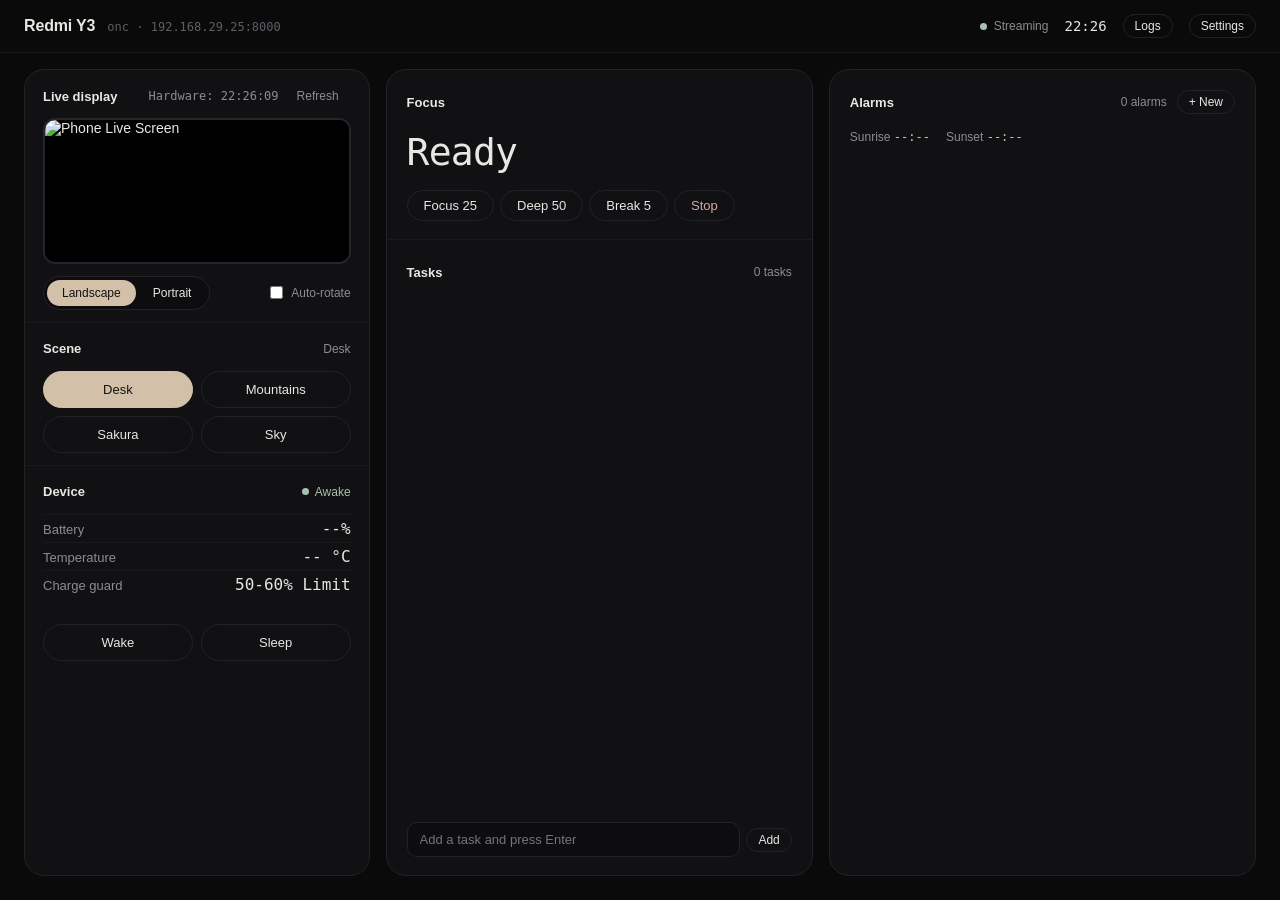
==== commit 4671d2b5: "feat(alarms): add dynamic countdown indicator showing time until alarm rings Enhance alarm cards acr" ====
--- a/android/app/src/main/assets/web/control/index.html
+++ b/android/app/src/main/assets/web/control/index.html
@@ -1627,6 +1627,63 @@
       };
     }
 
+    function getTimeUntilAlarm(alm, solar) {
+      if (alm.enabled === false) return '';
+      let targetHour = 7, targetMin = 0;
+      if (alm.type === 'fixed') {
+        const parts = (alm.time || '07:00').split(':');
+        targetHour = parseInt(parts[0], 10);
+        targetMin = parseInt(parts[1], 10);
+      } else {
+        const isRise = alm.type === 'sunrise';
+        const baseStr = isRise ? solar?.sunrise : solar?.sunset;
+        if (!baseStr || !baseStr.includes(':')) return '';
+        const parts = baseStr.split(':');
+        let total = parseInt(parts[0], 10) * 60 + parseInt(parts[1], 10) + (alm.offsetMinutes || 0);
+        total = (total % 1440 + 1440) % 1440;
+        targetHour = Math.floor(total / 60);
+        targetMin = total % 60;
+      }
+
+      const now = new Date();
+      const days = Array.isArray(alm.days) && alm.days.length > 0 ? alm.days.map(Number) : [];
+
+      let minDiffMs = Infinity;
+      if (days.length === 0) {
+        const target = new Date(now.getFullYear(), now.getMonth(), now.getDate(), targetHour, targetMin, 0, 0);
+        if (target.getTime() <= now.getTime()) {
+          target.setDate(target.getDate() + 1);
+        }
+        minDiffMs = target.getTime() - now.getTime();
+      } else {
+        for (let d = 0; d <= 7; d++) {
+          const checkDate = new Date(now.getFullYear(), now.getMonth(), now.getDate() + d, targetHour, targetMin, 0, 0);
+          const checkDay = checkDate.getDay() === 0 ? 7 : checkDate.getDay();
+          if (days.includes(checkDay)) {
+            const diff = checkDate.getTime() - now.getTime();
+            if (diff > 0) {
+              minDiffMs = diff;
+              break;
+            }
+          }
+        }
+      }
+
+      if (minDiffMs === Infinity || minDiffMs <= 0) return '';
+      const totalMin = Math.round(minDiffMs / 60000);
+      const daysDiff = Math.floor(totalMin / 1440);
+      const hoursDiff = Math.floor((totalMin % 1440) / 60);
+      const minutesDiff = totalMin % 60;
+
+      if (daysDiff > 0) {
+        return hoursDiff > 0 ? ('in ' + daysDiff + 'd ' + hoursDiff + 'h') : ('in ' + daysDiff + 'd');
+      } else if (hoursDiff > 0) {
+        return minutesDiff > 0 ? ('in ' + hoursDiff + 'h ' + minutesDiff + 'm') : ('in ' + hoursDiff + 'h');
+      } else {
+        return minutesDiff <= 1 ? 'in < 1m' : ('in ' + minutesDiff + 'm');
+      }
+    }
+
     function renderAlarmsList(st) {
       const alarms = st.alarms || [];
       currentAlarms = alarms;
@@ -1670,6 +1727,7 @@
         const sched = calcAlarmDisplay(a, st.solar);
         const isEnabled = a.enabled !== false;
         const daysLabel = formatRepeatDays(a.days);
+        const timeUntil = isEnabled ? getTimeUntilAlarm(a, st.solar) : '';
 
         return `
           <li class="alarm-row ${isEnabled ? '' : 'disabled'}">
@@ -1677,6 +1735,7 @@
               <div class="alarm-main-line">
                 <span class="alarm-time-badge">${esc(sched.time)}</span>
                 <span class="alarm-tag-text">${esc(a.tag || 'Alarm')}</span>
+                ${timeUntil ? `<span class="alarm-countdown-pill" style="font-size:11px; font-family:var(--mono); color:var(--pastel-sage); background:rgba(154,182,162,0.12); padding:2px 7px; border-radius:6px; border:1px solid rgba(154,182,162,0.25);">🔔 Rings ${esc(timeUntil)}</span>` : ''}
               </div>
               <div class="alarm-meta-line">
                 <span>${esc(sched.type)}</span><span>·</span><span>${esc(daysLabel)}</span><span>·</span><span>${esc(a.sound || 'homecoming.mp3')}</span>
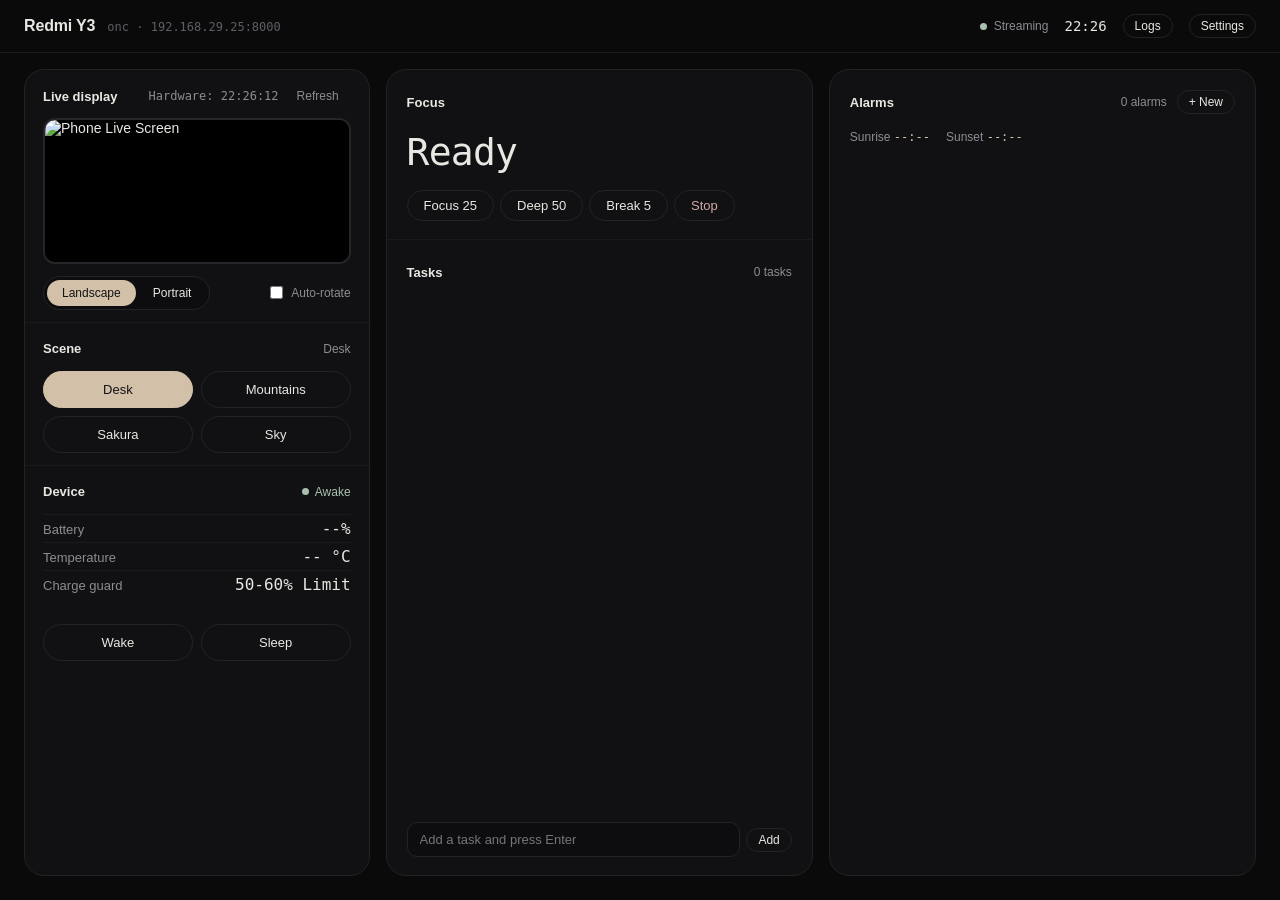
==== commit f875ce81: "fix(sync): resolve control hub synchronization and harden alarm routing - Fix process stream blockin" ====
--- a/android/app/src/main/assets/web/control/index.html
+++ b/android/app/src/main/assets/web/control/index.html
@@ -836,8 +836,23 @@
   <script>
     const q = new URLSearchParams(location.search);
     if (q.get("token")) localStorage.setItem("dockToken", q.get("token"));
-    const TOKEN = localStorage.getItem("dockToken") || "";
+    let TOKEN = localStorage.getItem("dockToken") || "";
     const authQuery = () => TOKEN ? "?token=" + encodeURIComponent(TOKEN) : "";
+
+    async function resolveToken() {
+      try {
+        const res = await fetch("/api/discover");
+        if (res.ok) {
+          const d = await res.json();
+          if (d && d.token) {
+            TOKEN = d.token;
+            localStorage.setItem("dockToken", d.token);
+            return d.token;
+          }
+        }
+      } catch (e) {}
+      return TOKEN;
+    }
 
     const esc = s => String(s ?? "").replace(/[&<>"]/g, c => ({ "&": "&amp;", "<": "&lt;", ">": "&gt;", '"': "&quot;" }[c]));
     const escapeHtml = esc;
@@ -1012,7 +1027,7 @@
       }
     });
 
-    async function api(path, body) {
+    async function api(path, body, retryOnAuth = true) {
       try {
         const url = path.includes("?") 
           ? (TOKEN && !path.includes("token=") ? `${path}&token=${encodeURIComponent(TOKEN)}` : path) 
@@ -1023,11 +1038,17 @@
           body: body === undefined ? undefined : JSON.stringify(body)
         });
         if (!res.ok) {
-          if (res.status === 401 && !TOKEN) {
-            const entered = prompt("Enter your Desk Dock access token (printed in app logs):", "36769d33");
+          if (res.status === 401 && retryOnAuth) {
+            const oldToken = TOKEN;
+            const discovered = await resolveToken();
+            if (discovered && discovered !== oldToken) {
+              return await api(path, body, false);
+            }
+            const entered = prompt("Enter your Desk Dock access token (printed in app logs):", TOKEN || "");
             if (entered) {
-              localStorage.setItem("dockToken", entered);
-              location.reload();
+              TOKEN = entered.trim();
+              localStorage.setItem("dockToken", TOKEN);
+              return await api(path, body, false);
             }
           }
           return null;
@@ -1306,7 +1327,7 @@
     function refreshMirror() {
       if (lastMirrorActive) return; // Don't request camera snapshot when mirror is active
       const snapImg = document.getElementById("dockSnapshot");
-      const token = new URLSearchParams(location.search).get("token") || "";
+      const token = TOKEN || new URLSearchParams(location.search).get("token") || "";
       if (snapImg) {
         snapImg.src = "/api/screen/snapshot?token=" + encodeURIComponent(token) + "&_t=" + Date.now();
       }
@@ -1785,11 +1806,15 @@
     setInterval(updateClock, 1000);
     updateClock();
 
-    setInterval(sync, 4000);
-    sync();
-    loadAvailableSounds();
-
-    setTimeout(refreshMirror, 300);
+    (async function init() {
+      if (!TOKEN) {
+        await resolveToken();
+      }
+      sync();
+      loadAvailableSounds();
+      setTimeout(refreshMirror, 300);
+      setInterval(sync, 4000);
+    })();
 
     /* ---- popups ---- */
     function openModal(id) {
